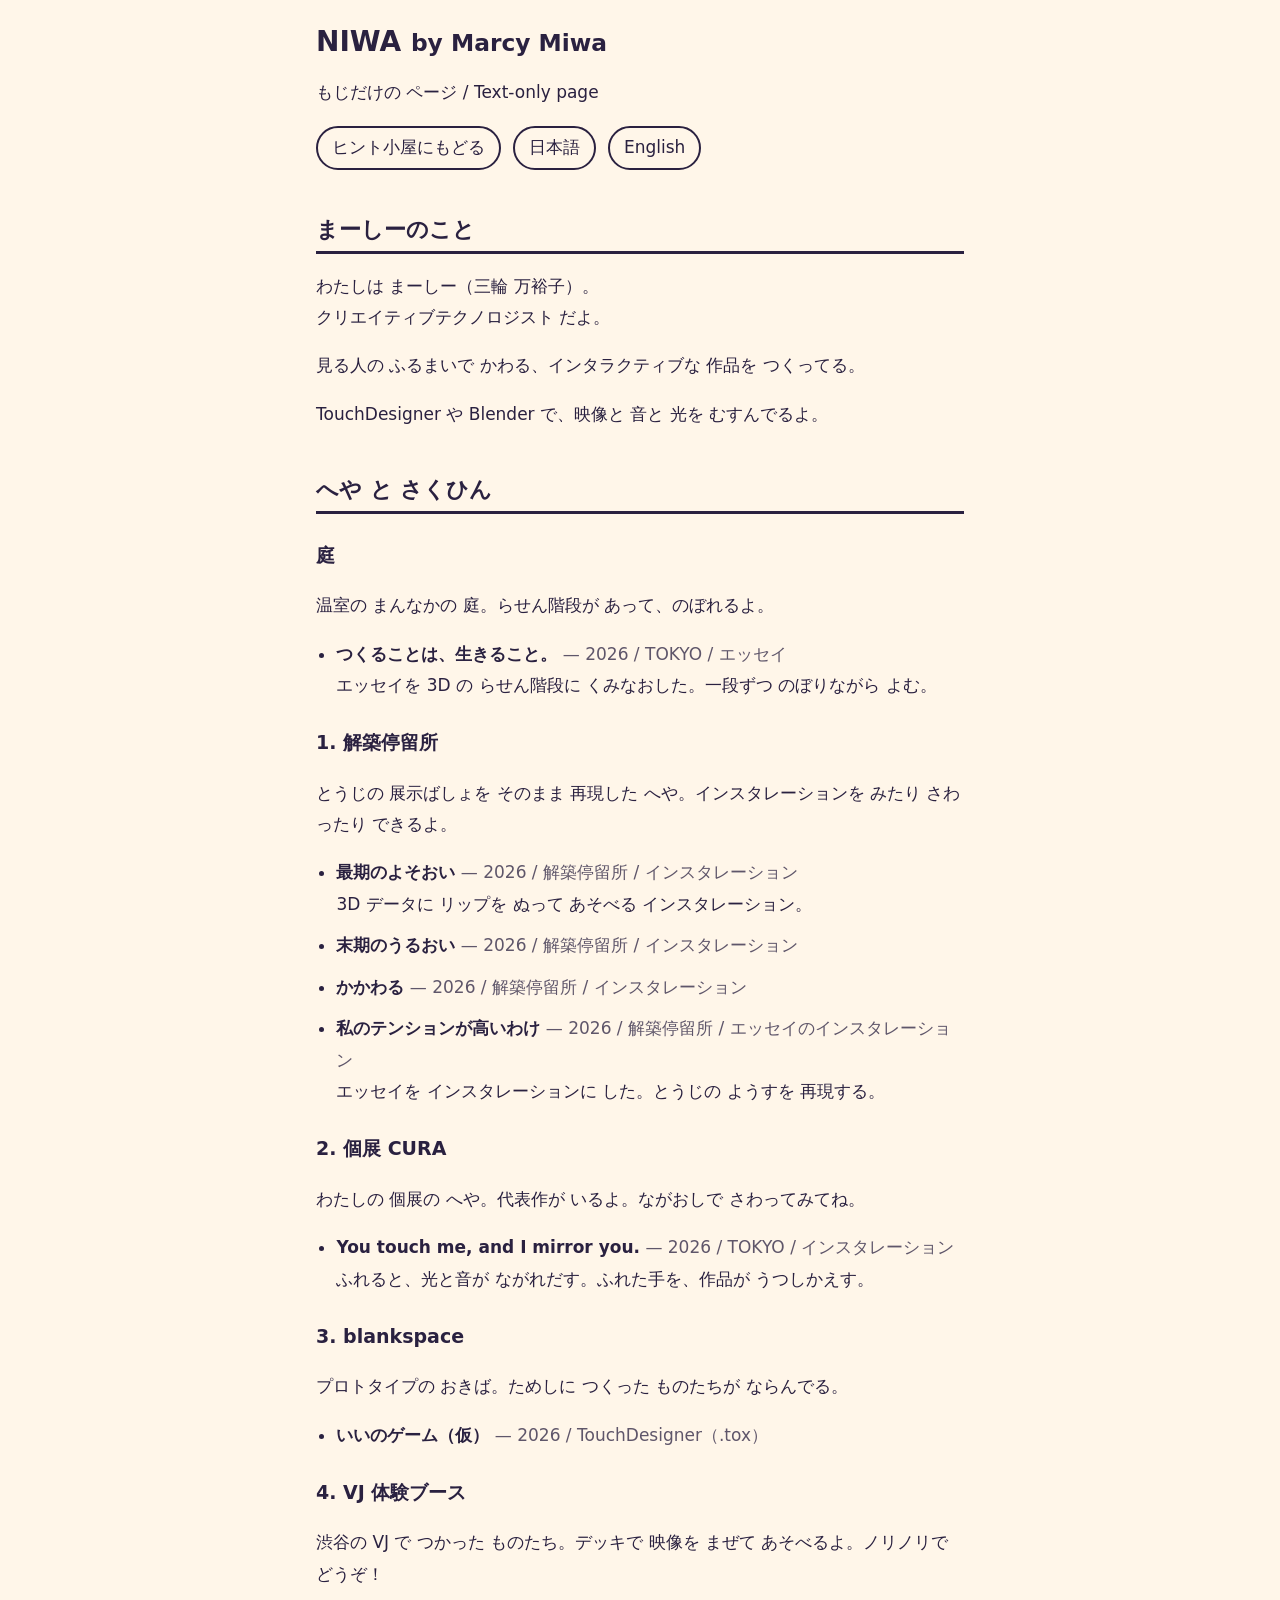
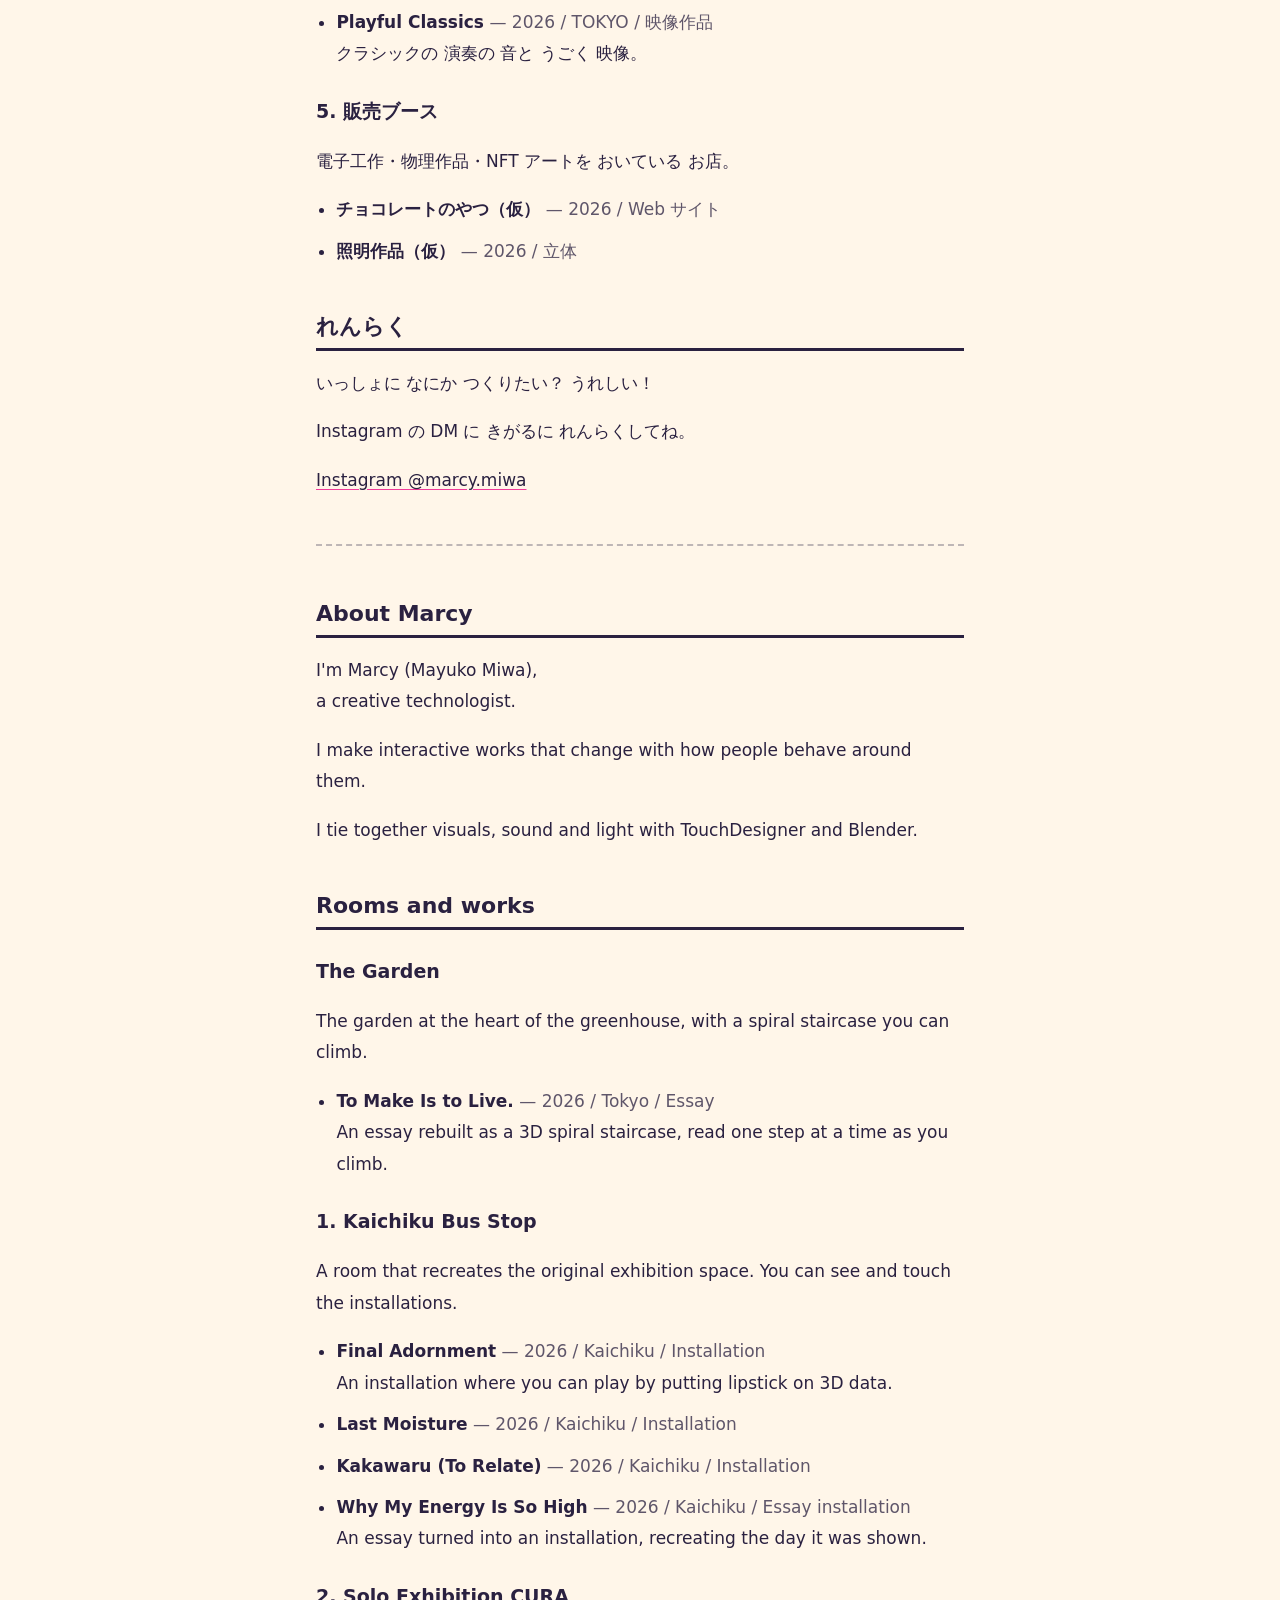
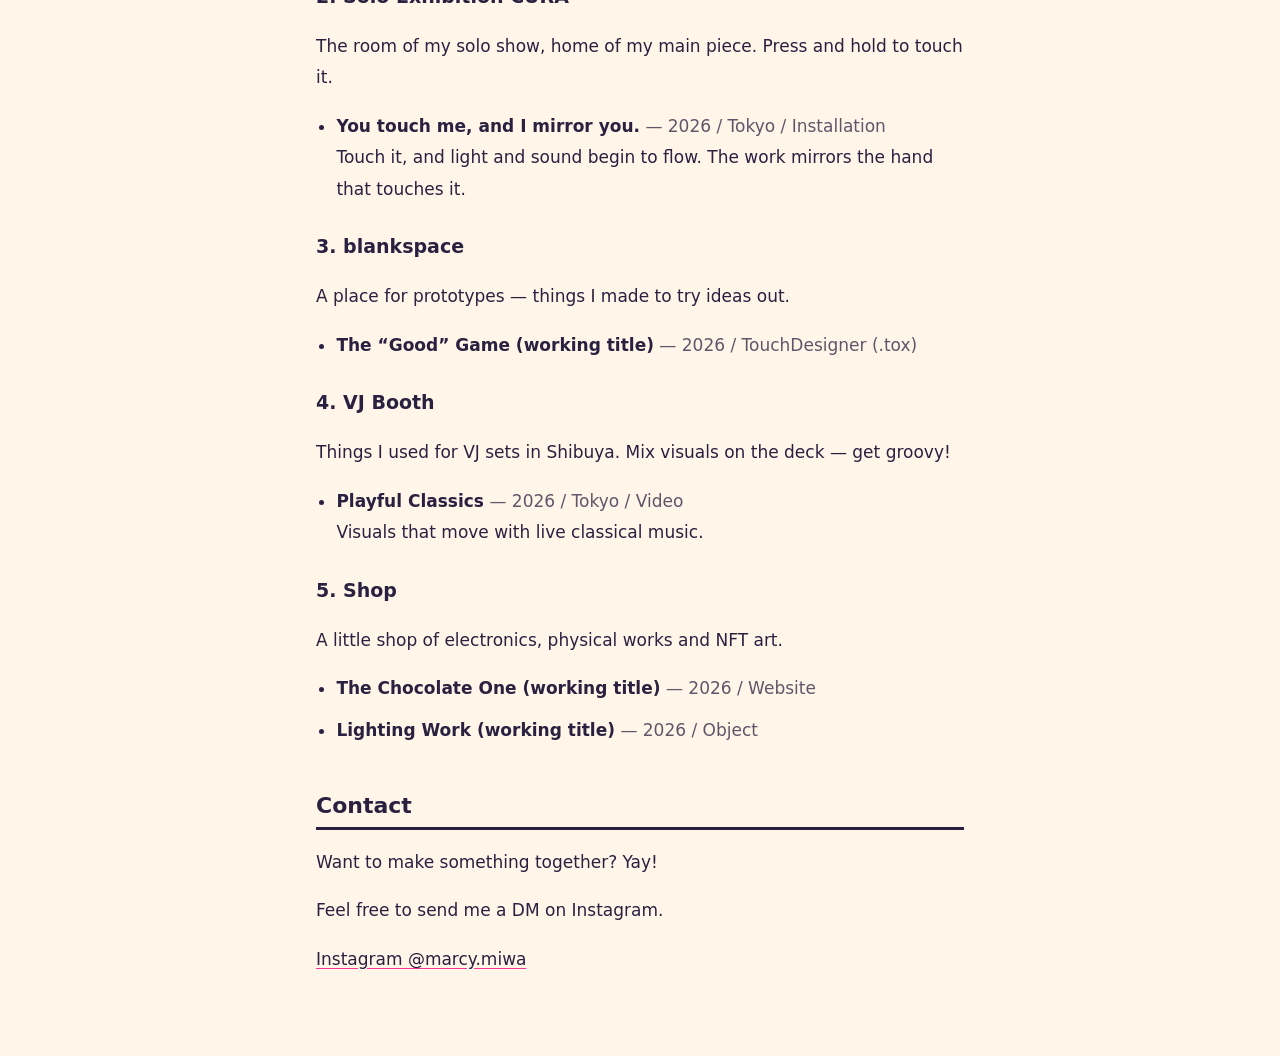
==== list.html @ 36a874c6 "スマホ版 NIWA: ヒント小屋の中身（マーシーの窓）を追加 PC版の温室の まんなかにある ヒント小屋を、スマホ1画面に したもの。 - 上: 温室の格子ドーム・5まいの とびら・小屋・3頭身のまー" ====
<!doctype html>
<html lang="ja">
<head>
<meta charset="utf-8">
<meta name="viewport" content="width=device-width, initial-scale=1">
<title>NIWA by Marcy Miwa — もじだけの ページ / Text only</title>
<meta name="description" content="NIWA（塔の中の温室）の さくひんを もじだけで まとめた ページ。">
<link rel="icon" href="assets/img/favicon.svg" type="image/svg+xml">
<style>
:root { --ink:#2a2140; --paper:#fff6e9; --pink:#f23a9a; }
* { box-sizing: border-box; }
body { margin:0; background:var(--paper); color:var(--ink); font: 17px/1.85 "Hiragino Maru Gothic ProN","Hiragino Sans","Yu Gothic","Noto Sans JP",system-ui,sans-serif; }
main { max-width: 680px; margin: 0 auto; padding: 24px 16px 64px; }
h1 { font-size: 28px; line-height:1.3; margin: 0 0 4px; }
h2 { font-size: 22px; margin: 40px 0 8px; border-bottom: 3px solid var(--ink); }
h3 { font-size: 19px; margin: 24px 0 4px; }
a { color: var(--ink); text-decoration-color: var(--pink); text-underline-offset: 3px; }
a:focus-visible { outline: 3px solid var(--pink); outline-offset: 2px; }
ul { padding-left: 1.2em; }
li { margin: 0 0 10px; }
.m { opacity:.75; }
nav { display:flex; flex-wrap:wrap; gap:12px; margin: 12px 0 0; }
nav a { display:inline-flex; align-items:center; min-height:44px; padding:0 14px; border:2px solid var(--ink); border-radius:999px; text-decoration:none; }
hr { border:0; border-top: 2px dashed rgba(42,33,64,.3); margin: 48px 0; }
</style>
</head>
<body>
<main>
<h1>NIWA <small>by Marcy Miwa</small></h1>
<p>もじだけの ページ / Text-only page</p>
<nav aria-label="ページ内リンク"><a href="index.html">ヒント小屋にもどる</a><a href="#ja">日本語</a><a href="#en">English</a></nav>
<article lang="ja" id="ja">
<h2>まーしーのこと</h2>
<p>わたしは まーしー（三輪 万裕子）。<br>クリエイティブテクノロジスト だよ。</p>
<p>見る人の ふるまいで かわる、インタラクティブな 作品を つくってる。</p>
<p>TouchDesigner や Blender で、映像と 音と 光を むすんでるよ。</p>
<h2>へや と さくひん</h2>
<section class="room"><h3>庭</h3><p>温室の まんなかの 庭。らせん階段が あって、のぼれるよ。</p>
<ul><li><strong>つくることは、生きること。</strong> <span class="m">— 2026 / TOKYO / エッセイ</span><br>エッセイを 3D の らせん階段に くみなおした。一段ずつ のぼりながら よむ。</li></ul></section>
<section class="room"><h3>1. 解築停留所</h3><p>とうじの 展示ばしょを そのまま 再現した へや。インスタレーションを みたり さわったり できるよ。</p>
<ul><li><strong>最期のよそおい</strong> <span class="m">— 2026 / 解築停留所 / インスタレーション</span><br>3D データに リップを ぬって あそべる インスタレーション。</li>
<li><strong>末期のうるおい</strong> <span class="m">— 2026 / 解築停留所 / インスタレーション</span></li>
<li><strong>かかわる</strong> <span class="m">— 2026 / 解築停留所 / インスタレーション</span></li>
<li><strong>私のテンションが高いわけ</strong> <span class="m">— 2026 / 解築停留所 / エッセイのインスタレーション</span><br>エッセイを インスタレーションに した。とうじの ようすを 再現する。</li></ul></section>
<section class="room"><h3>2. 個展 CURA</h3><p>わたしの 個展の へや。代表作が いるよ。ながおしで さわってみてね。</p>
<ul><li><strong>You touch me, and I mirror you.</strong> <span class="m">— 2026 / TOKYO / インスタレーション</span><br>ふれると、光と音が ながれだす。ふれた手を、作品が うつしかえす。</li></ul></section>
<section class="room"><h3>3. blankspace</h3><p>プロトタイプの おきば。ためしに つくった ものたちが ならんでる。</p>
<ul><li><strong>いいのゲーム（仮）</strong> <span class="m">— 2026 / TouchDesigner（.tox）</span></li></ul></section>
<section class="room"><h3>4. VJ 体験ブース</h3><p>渋谷の VJ で つかった ものたち。デッキで 映像を まぜて あそべるよ。ノリノリで どうぞ！</p>
<ul><li><strong>Playful Classics</strong> <span class="m">— 2026 / TOKYO / 映像作品</span><br>クラシックの 演奏の 音と うごく 映像。</li></ul></section>
<section class="room"><h3>5. 販売ブース</h3><p>電子工作・物理作品・NFT アートを おいている お店。</p>
<ul><li><strong>チョコレートのやつ（仮）</strong> <span class="m">— 2026 / Web サイト</span></li>
<li><strong>照明作品（仮）</strong> <span class="m">— 2026 / 立体</span></li></ul></section>
<h2>れんらく</h2>
<p>いっしょに なにか つくりたい？ うれしい！</p>
<p>Instagram の DM に きがるに れんらくしてね。</p>
<p><a href="https://www.instagram.com/marcy.miwa/">Instagram @marcy.miwa</a></p>
</article>
<hr>
<article lang="en" id="en">
<h2>About Marcy</h2>
<p>I&#39;m Marcy (Mayuko Miwa),<br>a creative technologist.</p>
<p>I make interactive works that change with how people behave around them.</p>
<p>I tie together visuals, sound and light with TouchDesigner and Blender.</p>
<h2>Rooms and works</h2>
<section class="room"><h3>The Garden</h3><p>The garden at the heart of the greenhouse, with a spiral staircase you can climb.</p>
<ul><li><strong>To Make Is to Live.</strong> <span class="m">— 2026 / Tokyo / Essay</span><br>An essay rebuilt as a 3D spiral staircase, read one step at a time as you climb.</li></ul></section>
<section class="room"><h3>1. Kaichiku Bus Stop</h3><p>A room that recreates the original exhibition space. You can see and touch the installations.</p>
<ul><li><strong>Final Adornment</strong> <span class="m">— 2026 / Kaichiku / Installation</span><br>An installation where you can play by putting lipstick on 3D data.</li>
<li><strong>Last Moisture</strong> <span class="m">— 2026 / Kaichiku / Installation</span></li>
<li><strong>Kakawaru (To Relate)</strong> <span class="m">— 2026 / Kaichiku / Installation</span></li>
<li><strong>Why My Energy Is So High</strong> <span class="m">— 2026 / Kaichiku / Essay installation</span><br>An essay turned into an installation, recreating the day it was shown.</li></ul></section>
<section class="room"><h3>2. Solo Exhibition CURA</h3><p>The room of my solo show, home of my main piece. Press and hold to touch it.</p>
<ul><li><strong>You touch me, and I mirror you.</strong> <span class="m">— 2026 / Tokyo / Installation</span><br>Touch it, and light and sound begin to flow. The work mirrors the hand that touches it.</li></ul></section>
<section class="room"><h3>3. blankspace</h3><p>A place for prototypes — things I made to try ideas out.</p>
<ul><li><strong>The “Good” Game (working title)</strong> <span class="m">— 2026 / TouchDesigner (.tox)</span></li></ul></section>
<section class="room"><h3>4. VJ Booth</h3><p>Things I used for VJ sets in Shibuya. Mix visuals on the deck — get groovy!</p>
<ul><li><strong>Playful Classics</strong> <span class="m">— 2026 / Tokyo / Video</span><br>Visuals that move with live classical music.</li></ul></section>
<section class="room"><h3>5. Shop</h3><p>A little shop of electronics, physical works and NFT art.</p>
<ul><li><strong>The Chocolate One (working title)</strong> <span class="m">— 2026 / Website</span></li>
<li><strong>Lighting Work (working title)</strong> <span class="m">— 2026 / Object</span></li></ul></section>
<h2>Contact</h2>
<p>Want to make something together? Yay!</p>
<p>Feel free to send me a DM on Instagram.</p>
<p><a href="https://www.instagram.com/marcy.miwa/">Instagram @marcy.miwa</a></p>
</article>
</main>
</body>
</html>
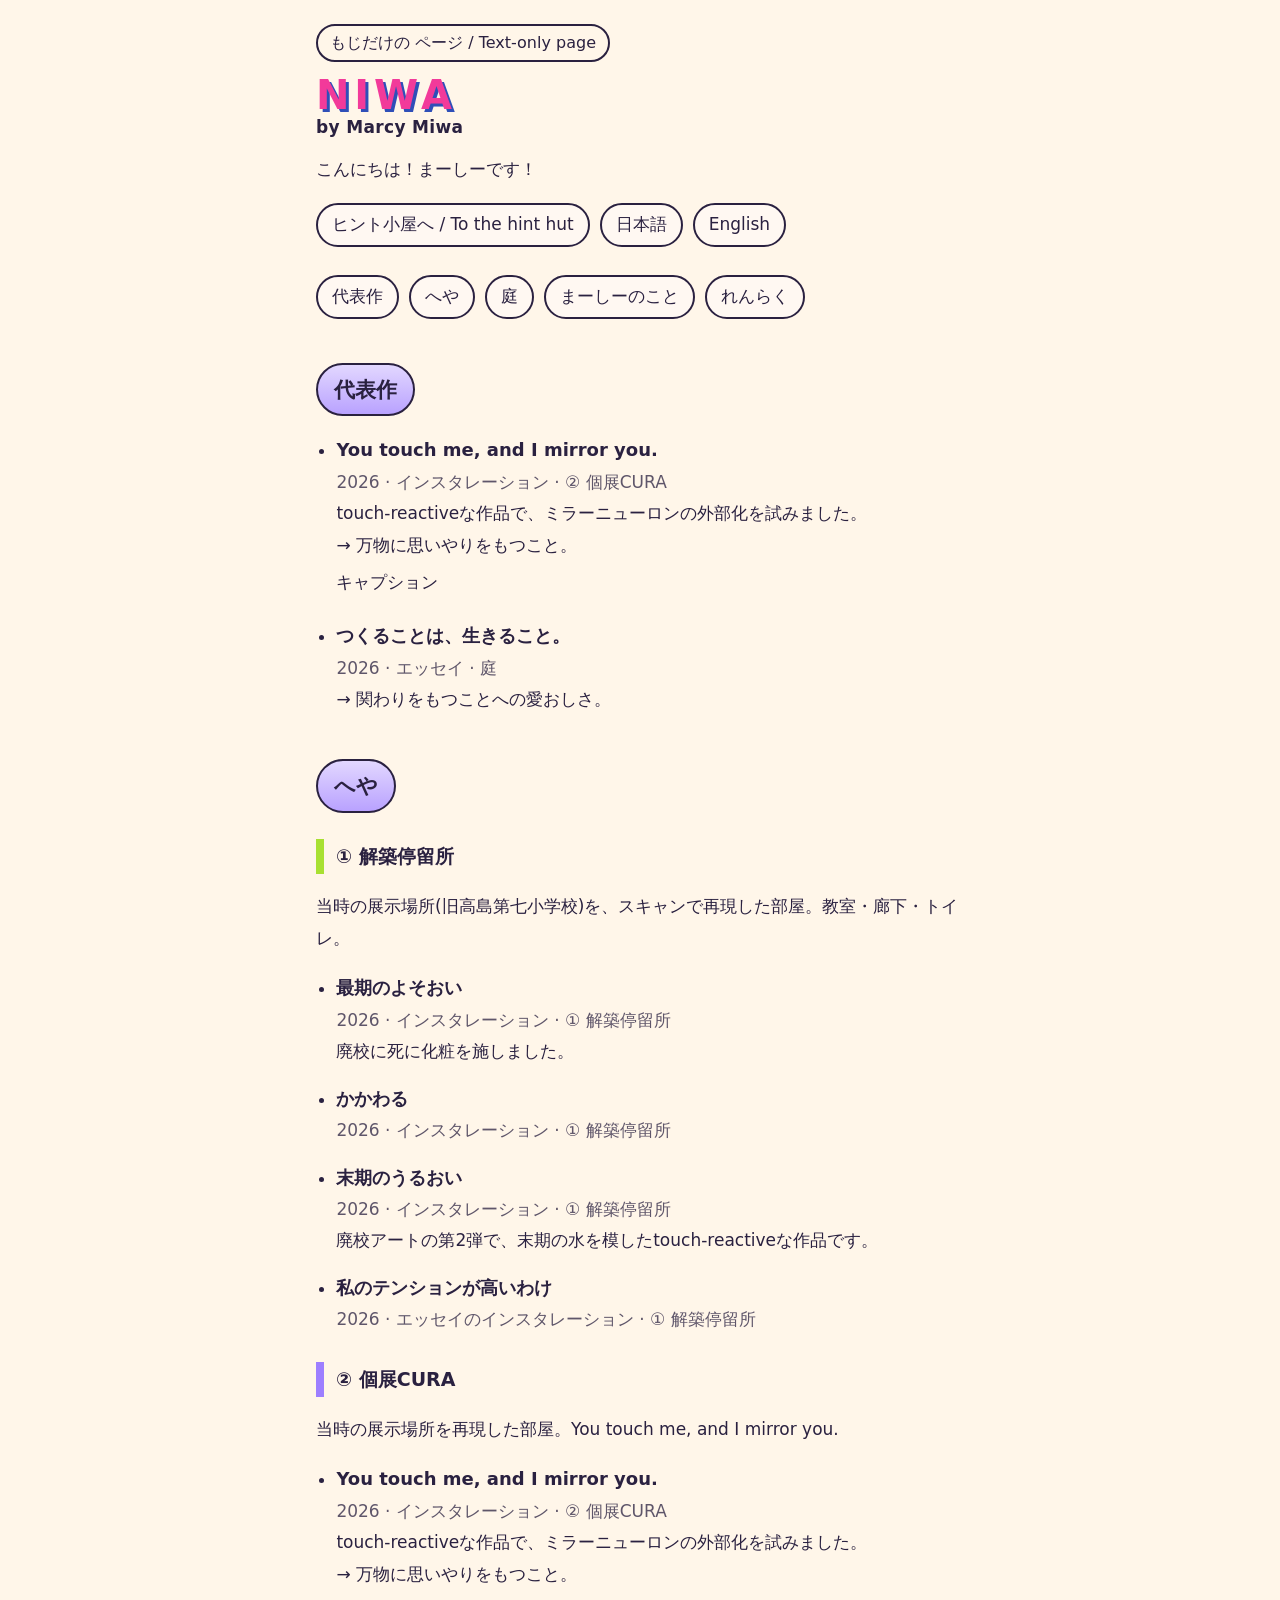
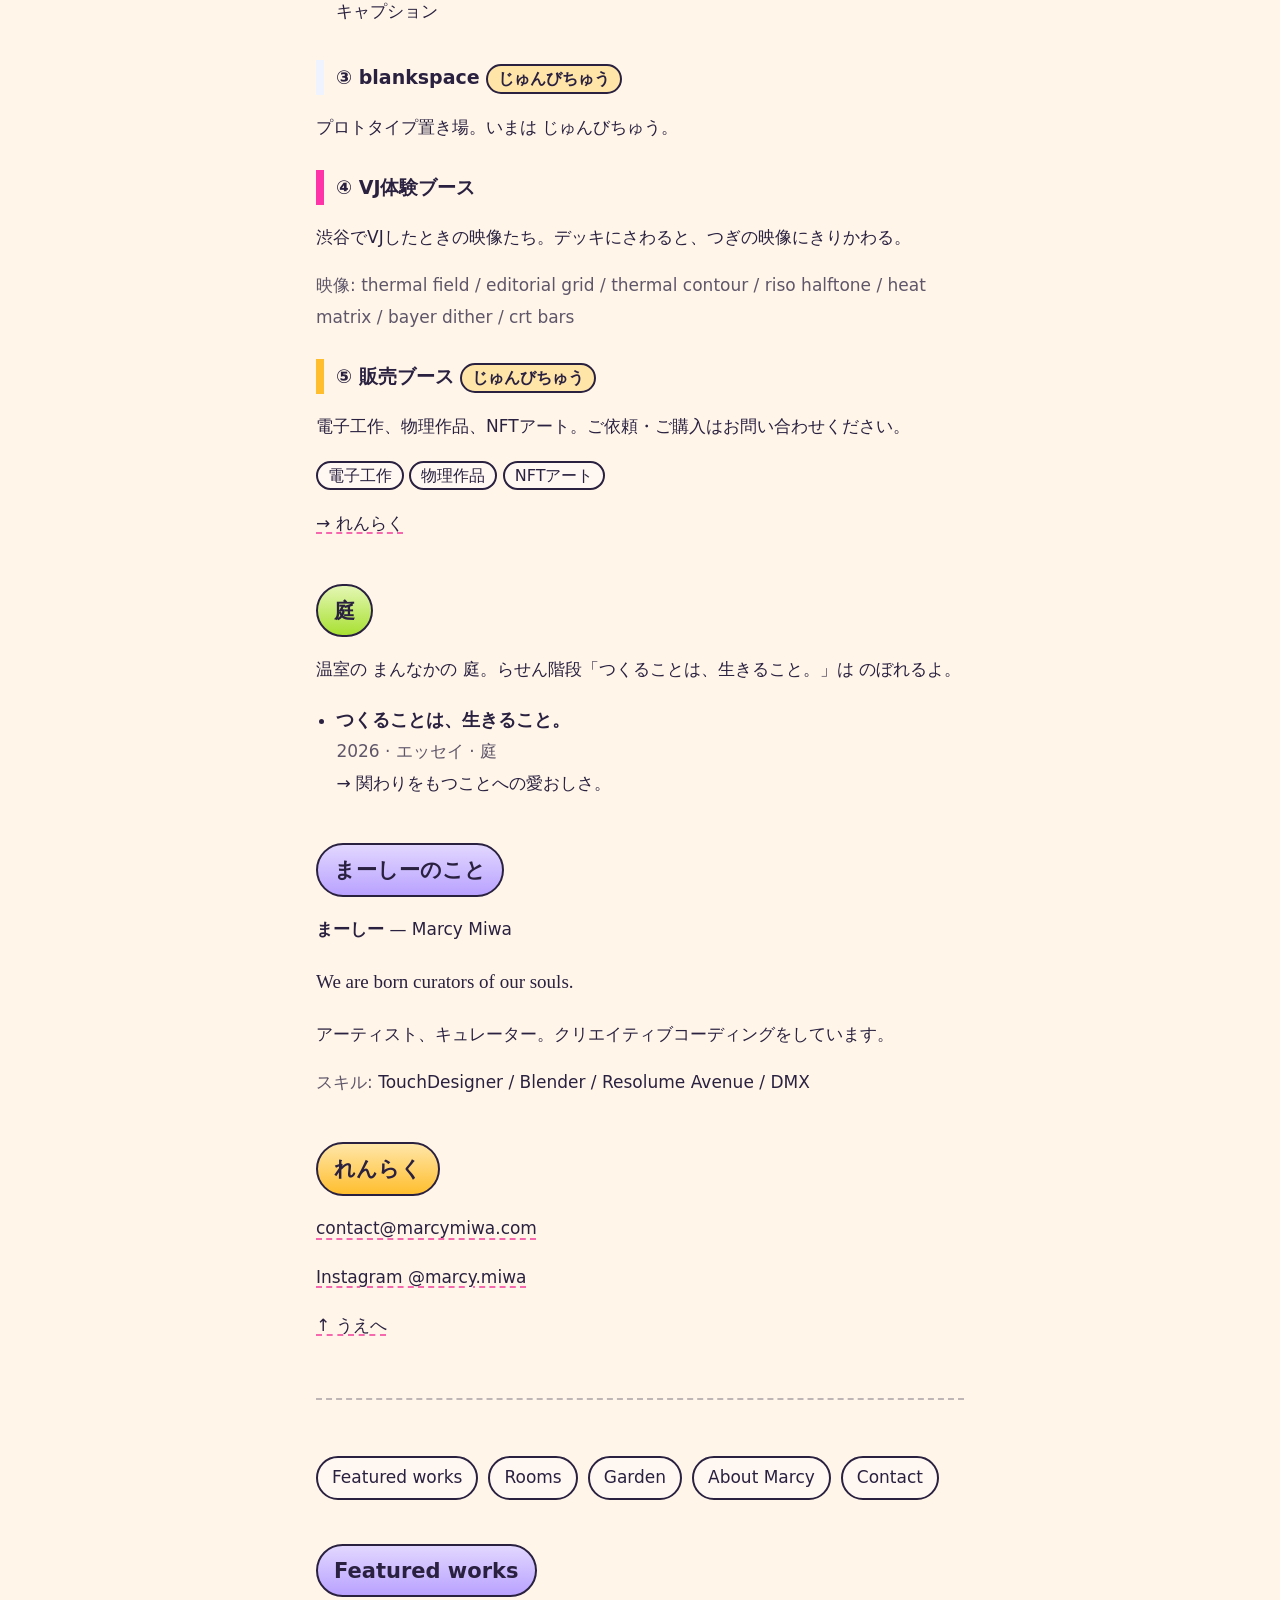
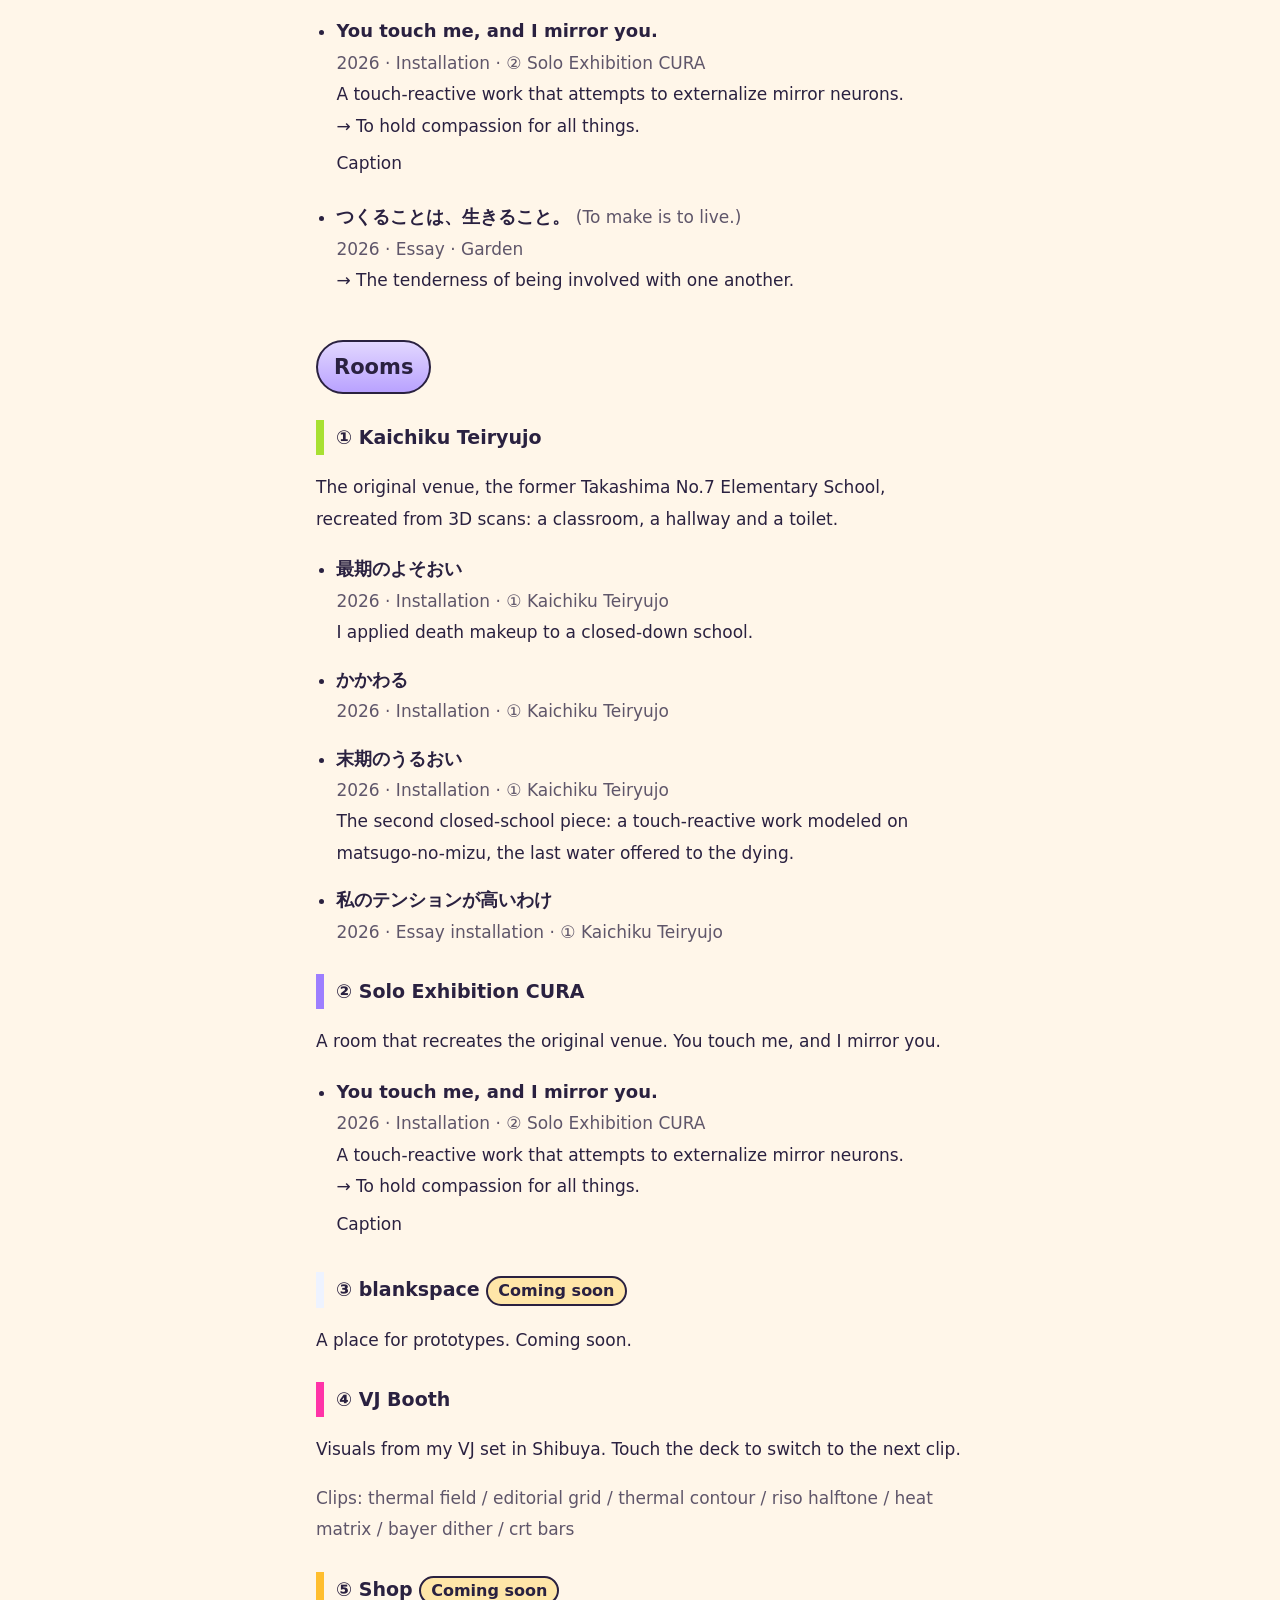
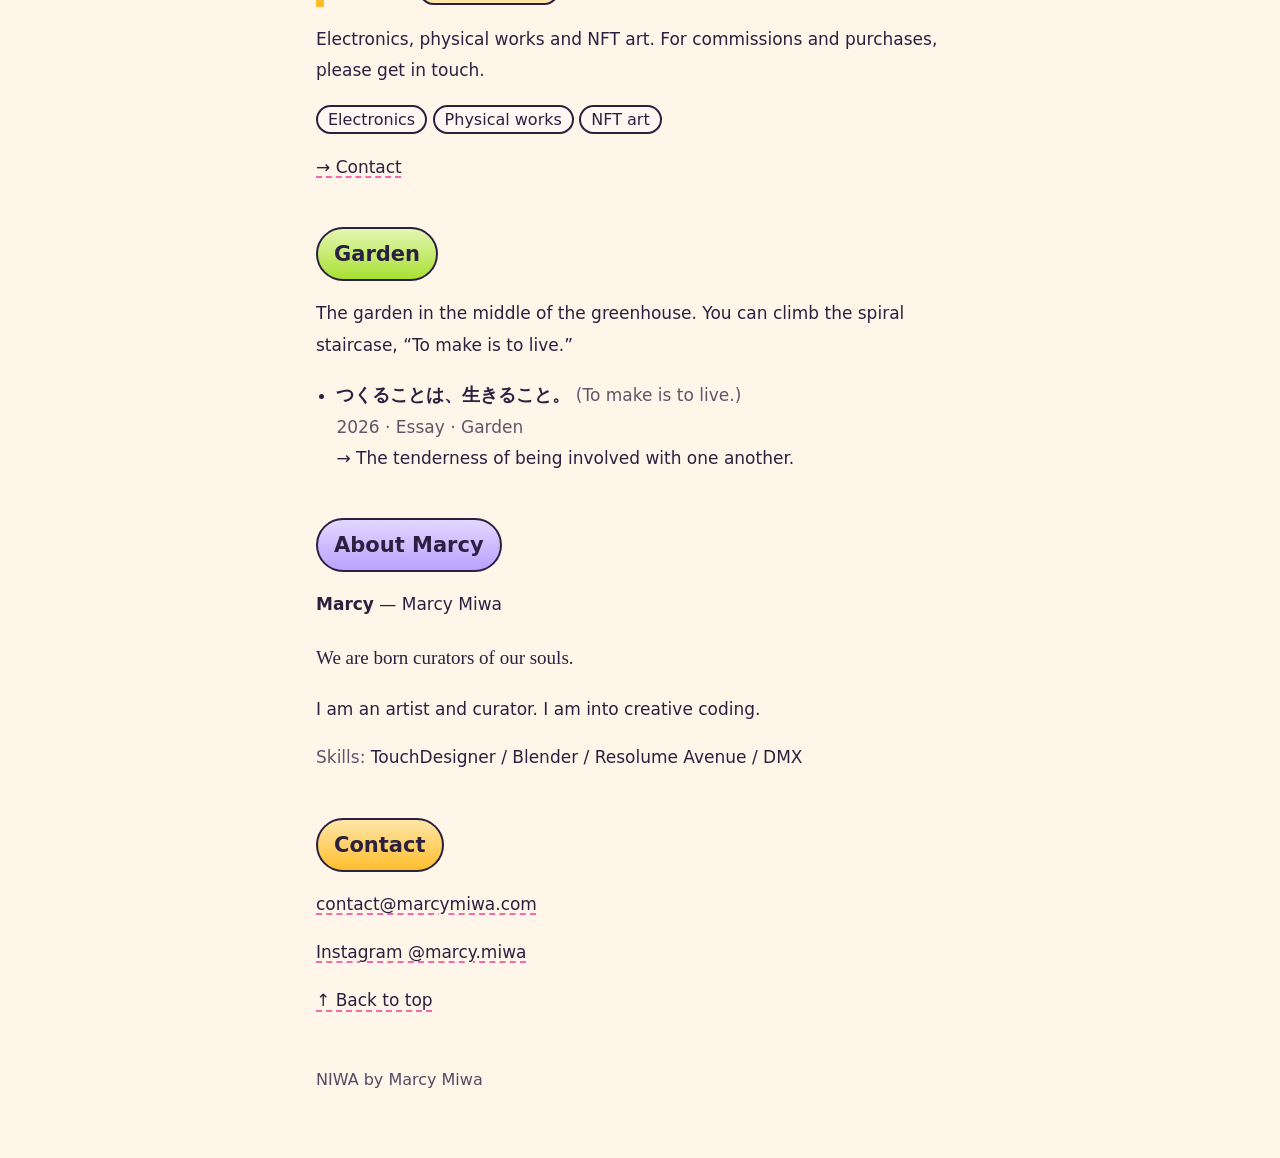
==== commit dbf86ce4: "マーシーの窓を PC版の会話・作品データと同じにする - ことばを PC版（塔の中の温室）の原文に: やっほー！/ まーしーだよ。ここは わたしの 庭。   ひとこと 7 つ、コマンド（あそびかた・へ" ====
--- a/list.html
+++ b/list.html
@@ -3,87 +3,145 @@
 <head>
 <meta charset="utf-8">
 <meta name="viewport" content="width=device-width, initial-scale=1">
-<title>NIWA by Marcy Miwa — もじだけの ページ / Text only</title>
-<meta name="description" content="NIWA（塔の中の温室）の さくひんを もじだけで まとめた ページ。">
+<title>NIWA by Marcy Miwa — もじだけのページ / Text-only page</title>
+<meta name="description" content="こんにちは！まーしーです！ 作品の一覧(文字だけの版)。">
+<meta property="og:title" content="NIWA by Marcy Miwa">
+<meta property="og:description" content="こんにちは！まーしーです！">
 <link rel="icon" href="assets/img/favicon.svg" type="image/svg+xml">
 <style>
-:root { --ink:#2a2140; --paper:#fff6e9; --pink:#f23a9a; }
+:root { --ink:#2a2140; --paper:#fff6e9; --pink:#f23a9a; --blue:#2f4fb8; --lilac:#9d7eff; --lime:#a8e032; --sun:#ffbe2e; }
 * { box-sizing: border-box; }
 body { margin:0; background:var(--paper); color:var(--ink); font: 17px/1.85 "Hiragino Maru Gothic ProN","Hiragino Sans","Yu Gothic","Noto Sans JP",system-ui,sans-serif; }
 main { max-width: 680px; margin: 0 auto; padding: 24px 16px 64px; }
-h1 { font-size: 28px; line-height:1.3; margin: 0 0 4px; }
-h2 { font-size: 22px; margin: 40px 0 8px; border-bottom: 3px solid var(--ink); }
-h3 { font-size: 19px; margin: 24px 0 4px; }
-a { color: var(--ink); text-decoration-color: var(--pink); text-underline-offset: 3px; }
-a:focus-visible { outline: 3px solid var(--pink); outline-offset: 2px; }
+.kind { display:inline-block; margin:0 0 10px; padding:2px 12px; border:2px solid var(--ink); border-radius:999px; font-size:16px; }
+h1 { font-size: 40px; line-height:1.15; margin: 0 0 4px; color: var(--pink); text-shadow: 3px 3px 0 var(--blue); letter-spacing:.12em; }
+h1 small { display:block; font-size:17px; color: var(--ink); text-shadow:none; letter-spacing:.02em; }
+h2 { font-size: 21px; margin: 44px 0 10px; padding: 6px 16px 5px; width: fit-content; border: 2px solid var(--ink); border-radius: 999px; background: linear-gradient(180deg,#e2d7ff,#b9a2ff); }
+h2.garden { background: linear-gradient(180deg,#e4f7b4,var(--lime)); }
+h2.contact { background: linear-gradient(180deg,#ffe6a8,var(--sun)); }
+h3 { font-size: 19px; margin: 26px 0 4px; padding-left: 12px; border-left: 8px solid var(--c, var(--lilac)); }
+a { color: var(--ink); text-decoration: underline dashed var(--pink); text-underline-offset: 4px; }
+a:focus-visible, summary:focus-visible { outline: 3px dashed var(--pink); outline-offset: 3px; }
 ul { padding-left: 1.2em; }
-li { margin: 0 0 10px; }
+li { margin: 0 0 14px; }
+.wt { font-size: 18px; }
 .m { opacity:.75; }
-nav { display:flex; flex-wrap:wrap; gap:12px; margin: 12px 0 0; }
-nav a { display:inline-flex; align-items:center; min-height:44px; padding:0 14px; border:2px solid var(--ink); border-radius:999px; text-decoration:none; }
-hr { border:0; border-top: 2px dashed rgba(42,33,64,.3); margin: 48px 0; }
+.badge, .pill { display:inline-block; padding: 0 10px; border:2px solid var(--ink); border-radius:999px; font-size:16px; line-height:1.6; background:#ffe6a8; }
+.pill { background:#fff8f2; }
+.motto { font-family: "Hiragino Mincho ProN","Yu Mincho",serif; font-size: 19px; }
+.deep { font-family: "Hiragino Mincho ProN","Yu Mincho",serif; line-height: 2.05; }
+details summary { cursor: pointer; min-height: 44px; display:flex; align-items:center; }
+nav { display:flex; flex-wrap:wrap; gap:10px; margin: 12px 0 0; }
+nav a { display:inline-flex; align-items:center; min-height:44px; padding:0 14px; border:2px solid var(--ink); border-radius:999px; text-decoration:none; background:#fff8f2; }
+.toc { margin-top: 28px; }
+hr { border:0; border-top: 2px dashed rgba(42,33,64,.3); margin: 56px 0; }
+footer { margin-top: 48px; font-size:16px; opacity:.8; }
 </style>
 </head>
 <body>
-<main>
+<main id="top">
+<p class="kind">もじだけの ページ / Text-only page</p>
 <h1>NIWA <small>by Marcy Miwa</small></h1>
-<p>もじだけの ページ / Text-only page</p>
-<nav aria-label="ページ内リンク"><a href="index.html">ヒント小屋にもどる</a><a href="#ja">日本語</a><a href="#en">English</a></nav>
+<p>こんにちは！まーしーです！</p>
+<nav aria-label="Language / ヒント小屋"><a href="index.html">ヒント小屋へ / To the hint hut</a><a href="#ja" lang="ja">日本語</a><a href="#en" lang="en">English</a></nav>
 <article lang="ja" id="ja">
-<h2>まーしーのこと</h2>
-<p>わたしは まーしー（三輪 万裕子）。<br>クリエイティブテクノロジスト だよ。</p>
-<p>見る人の ふるまいで かわる、インタラクティブな 作品を つくってる。</p>
-<p>TouchDesigner や Blender で、映像と 音と 光を むすんでるよ。</p>
-<h2>へや と さくひん</h2>
-<section class="room"><h3>庭</h3><p>温室の まんなかの 庭。らせん階段が あって、のぼれるよ。</p>
-<ul><li><strong>つくることは、生きること。</strong> <span class="m">— 2026 / TOKYO / エッセイ</span><br>エッセイを 3D の らせん階段に くみなおした。一段ずつ のぼりながら よむ。</li></ul></section>
-<section class="room"><h3>1. 解築停留所</h3><p>とうじの 展示ばしょを そのまま 再現した へや。インスタレーションを みたり さわったり できるよ。</p>
-<ul><li><strong>最期のよそおい</strong> <span class="m">— 2026 / 解築停留所 / インスタレーション</span><br>3D データに リップを ぬって あそべる インスタレーション。</li>
-<li><strong>末期のうるおい</strong> <span class="m">— 2026 / 解築停留所 / インスタレーション</span></li>
-<li><strong>かかわる</strong> <span class="m">— 2026 / 解築停留所 / インスタレーション</span></li>
-<li><strong>私のテンションが高いわけ</strong> <span class="m">— 2026 / 解築停留所 / エッセイのインスタレーション</span><br>エッセイを インスタレーションに した。とうじの ようすを 再現する。</li></ul></section>
-<section class="room"><h3>2. 個展 CURA</h3><p>わたしの 個展の へや。代表作が いるよ。ながおしで さわってみてね。</p>
-<ul><li><strong>You touch me, and I mirror you.</strong> <span class="m">— 2026 / TOKYO / インスタレーション</span><br>ふれると、光と音が ながれだす。ふれた手を、作品が うつしかえす。</li></ul></section>
-<section class="room"><h3>3. blankspace</h3><p>プロトタイプの おきば。ためしに つくった ものたちが ならんでる。</p>
-<ul><li><strong>いいのゲーム（仮）</strong> <span class="m">— 2026 / TouchDesigner（.tox）</span></li></ul></section>
-<section class="room"><h3>4. VJ 体験ブース</h3><p>渋谷の VJ で つかった ものたち。デッキで 映像を まぜて あそべるよ。ノリノリで どうぞ！</p>
-<ul><li><strong>Playful Classics</strong> <span class="m">— 2026 / TOKYO / 映像作品</span><br>クラシックの 演奏の 音と うごく 映像。</li></ul></section>
-<section class="room"><h3>5. 販売ブース</h3><p>電子工作・物理作品・NFT アートを おいている お店。</p>
-<ul><li><strong>チョコレートのやつ（仮）</strong> <span class="m">— 2026 / Web サイト</span></li>
-<li><strong>照明作品（仮）</strong> <span class="m">— 2026 / 立体</span></li></ul></section>
-<h2>れんらく</h2>
-<p>いっしょに なにか つくりたい？ うれしい！</p>
-<p>Instagram の DM に きがるに れんらくしてね。</p>
-<p><a href="https://www.instagram.com/marcy.miwa/">Instagram @marcy.miwa</a></p>
+<nav class="toc" aria-label="もくじ"><a href="#ja-featured">代表作</a><a href="#ja-rooms">へや</a><a href="#ja-garden">庭</a><a href="#ja-about">まーしーのこと</a><a href="#ja-contact">れんらく</a></nav>
+<h2 id="ja-featured">代表作</h2>
+<ul><li><strong class="wt">You touch me, and I mirror you.</strong><br><span class="m">2026 · インスタレーション · ② 個展CURA</span><br>touch-reactiveな作品で、ミラーニューロンの外部化を試みました。<br>→ 万物に思いやりをもつこと。<details><summary>キャプション</summary><p class="deep">どうぞ、そっとお花に<br>あるいはだれかに触れてみてください。<br>触れると空間に光が広がります。<br>それはお花が喜んでいるように 見えるかもしれませんが、<br>あなた自身の心の中に生まれた 「よろこび」の形でもあります。<br>私たちには、他者の感情を鏡のように映し出す<br>不思議な働きがあります。<br>あなたが触れて生まれた優しい光は<br>それを見た誰かの心にも反射し<br>あたたかな癒しを届けます。<br>誰かを大切に思うことはあなたをCURAすること<br>あなたを大切に思うことは誰かをCURAすること<br>私とあなた、ヒトとモノ。<br>触れ合うことで境界線は静かに溶け合い、<br>あなたの幸せが、いつの間にか誰かを癒していく。<br>ここから始まる、絶え間ない 「癒し」の循環に<br>どうかゆっくりと身をゆだねてみてください。</p></details></li>
+<li><strong class="wt">つくることは、生きること。</strong><br><span class="m">2026 · エッセイ · 庭</span><br>→ 関わりをもつことへの愛おしさ。</li></ul>
+<h2 id="ja-rooms">へや</h2>
+<section class="room" style="--c:#a8e032"><h3>① 解築停留所</h3>
+<p>当時の展示場所(旧高島第七小学校)を、スキャンで再現した部屋。教室・廊下・トイレ。</p>
+<ul><li><strong class="wt">最期のよそおい</strong><br><span class="m">2026 · インスタレーション · ① 解築停留所</span><br>廃校に死に化粧を施しました。</li>
+<li><strong class="wt">かかわる</strong><br><span class="m">2026 · インスタレーション · ① 解築停留所</span></li>
+<li><strong class="wt">末期のうるおい</strong><br><span class="m">2026 · インスタレーション · ① 解築停留所</span><br>廃校アートの第2弾で、末期の水を模したtouch-reactiveな作品です。</li>
+<li><strong class="wt">私のテンションが高いわけ</strong><br><span class="m">2026 · エッセイのインスタレーション · ① 解築停留所</span></li></ul>
+
+</section>
+<section class="room" style="--c:#9d7eff"><h3>② 個展CURA</h3>
+<p>当時の展示場所を再現した部屋。You touch me, and I mirror you.</p>
+<ul><li><strong class="wt">You touch me, and I mirror you.</strong><br><span class="m">2026 · インスタレーション · ② 個展CURA</span><br>touch-reactiveな作品で、ミラーニューロンの外部化を試みました。<br>→ 万物に思いやりをもつこと。<details><summary>キャプション</summary><p class="deep">どうぞ、そっとお花に<br>あるいはだれかに触れてみてください。<br>触れると空間に光が広がります。<br>それはお花が喜んでいるように 見えるかもしれませんが、<br>あなた自身の心の中に生まれた 「よろこび」の形でもあります。<br>私たちには、他者の感情を鏡のように映し出す<br>不思議な働きがあります。<br>あなたが触れて生まれた優しい光は<br>それを見た誰かの心にも反射し<br>あたたかな癒しを届けます。<br>誰かを大切に思うことはあなたをCURAすること<br>あなたを大切に思うことは誰かをCURAすること<br>私とあなた、ヒトとモノ。<br>触れ合うことで境界線は静かに溶け合い、<br>あなたの幸せが、いつの間にか誰かを癒していく。<br>ここから始まる、絶え間ない 「癒し」の循環に<br>どうかゆっくりと身をゆだねてみてください。</p></details></li></ul>
+
+</section>
+<section class="room" style="--c:#eef3ff"><h3>③ blankspace <span class="badge">じゅんびちゅう</span></h3>
+<p>プロトタイプ置き場。いまは じゅんびちゅう。</p>
+
+
+</section>
+<section class="room" style="--c:#ff33a8"><h3>④ VJ体験ブース</h3>
+<p>渋谷でVJしたときの映像たち。デッキにさわると、つぎの映像にきりかわる。</p>
+
+
+<p class="m">映像: thermal field / editorial grid / thermal contour / riso halftone / heat matrix / bayer dither / crt bars</p></section>
+<section class="room" style="--c:#ffbe2e"><h3>⑤ 販売ブース <span class="badge">じゅんびちゅう</span></h3>
+<p>電子工作、物理作品、NFTアート。ご依頼・ご購入はお問い合わせください。</p>
+
+<p><span class="pill">電子工作</span> <span class="pill">物理作品</span> <span class="pill">NFTアート</span></p><p><a href="#ja-contact">→ れんらく</a></p>
+</section>
+<h2 id="ja-garden" class="garden">庭</h2>
+<p>温室の まんなかの 庭。らせん階段「つくることは、生きること。」は のぼれるよ。</p>
+<ul><li><strong class="wt">つくることは、生きること。</strong><br><span class="m">2026 · エッセイ · 庭</span><br>→ 関わりをもつことへの愛おしさ。</li></ul>
+<h2 id="ja-about">まーしーのこと</h2>
+<p><strong>まーしー</strong> — Marcy Miwa</p>
+<p class="motto">We are born curators of our souls.</p>
+<p>アーティスト、キュレーター。クリエイティブコーディングをしています。</p>
+<p><span class="m">スキル:</span> TouchDesigner / Blender / Resolume Avenue / DMX</p>
+<h2 id="ja-contact" class="contact">れんらく</h2>
+<p><a href="mailto:contact@marcymiwa.com">contact@marcymiwa.com</a></p>
+<p><a href="https://www.instagram.com/marcy.miwa/" rel="noopener">Instagram @marcy.miwa</a></p>
+
+<p><a href="#top">↑ うえへ</a></p>
 </article>
 <hr>
 <article lang="en" id="en">
-<h2>About Marcy</h2>
-<p>I&#39;m Marcy (Mayuko Miwa),<br>a creative technologist.</p>
-<p>I make interactive works that change with how people behave around them.</p>
-<p>I tie together visuals, sound and light with TouchDesigner and Blender.</p>
-<h2>Rooms and works</h2>
-<section class="room"><h3>The Garden</h3><p>The garden at the heart of the greenhouse, with a spiral staircase you can climb.</p>
-<ul><li><strong>To Make Is to Live.</strong> <span class="m">— 2026 / Tokyo / Essay</span><br>An essay rebuilt as a 3D spiral staircase, read one step at a time as you climb.</li></ul></section>
-<section class="room"><h3>1. Kaichiku Bus Stop</h3><p>A room that recreates the original exhibition space. You can see and touch the installations.</p>
-<ul><li><strong>Final Adornment</strong> <span class="m">— 2026 / Kaichiku / Installation</span><br>An installation where you can play by putting lipstick on 3D data.</li>
-<li><strong>Last Moisture</strong> <span class="m">— 2026 / Kaichiku / Installation</span></li>
-<li><strong>Kakawaru (To Relate)</strong> <span class="m">— 2026 / Kaichiku / Installation</span></li>
-<li><strong>Why My Energy Is So High</strong> <span class="m">— 2026 / Kaichiku / Essay installation</span><br>An essay turned into an installation, recreating the day it was shown.</li></ul></section>
-<section class="room"><h3>2. Solo Exhibition CURA</h3><p>The room of my solo show, home of my main piece. Press and hold to touch it.</p>
-<ul><li><strong>You touch me, and I mirror you.</strong> <span class="m">— 2026 / Tokyo / Installation</span><br>Touch it, and light and sound begin to flow. The work mirrors the hand that touches it.</li></ul></section>
-<section class="room"><h3>3. blankspace</h3><p>A place for prototypes — things I made to try ideas out.</p>
-<ul><li><strong>The “Good” Game (working title)</strong> <span class="m">— 2026 / TouchDesigner (.tox)</span></li></ul></section>
-<section class="room"><h3>4. VJ Booth</h3><p>Things I used for VJ sets in Shibuya. Mix visuals on the deck — get groovy!</p>
-<ul><li><strong>Playful Classics</strong> <span class="m">— 2026 / Tokyo / Video</span><br>Visuals that move with live classical music.</li></ul></section>
-<section class="room"><h3>5. Shop</h3><p>A little shop of electronics, physical works and NFT art.</p>
-<ul><li><strong>The Chocolate One (working title)</strong> <span class="m">— 2026 / Website</span></li>
-<li><strong>Lighting Work (working title)</strong> <span class="m">— 2026 / Object</span></li></ul></section>
-<h2>Contact</h2>
-<p>Want to make something together? Yay!</p>
-<p>Feel free to send me a DM on Instagram.</p>
-<p><a href="https://www.instagram.com/marcy.miwa/">Instagram @marcy.miwa</a></p>
+<nav class="toc" aria-label="Contents"><a href="#en-featured">Featured works</a><a href="#en-rooms">Rooms</a><a href="#en-garden">Garden</a><a href="#en-about">About Marcy</a><a href="#en-contact">Contact</a></nav>
+<h2 id="en-featured">Featured works</h2>
+<ul><li><strong class="wt">You touch me, and I mirror you.</strong><br><span class="m">2026 · Installation · ② Solo Exhibition CURA</span><br>A touch-reactive work that attempts to externalize mirror neurons.<br>→ To hold compassion for all things.<details><summary>Caption</summary><p class="deep">Please, gently touch the flowers,<br>or perhaps someone beside you.<br>As you touch, light spreads across the space.<br>It may seem as though the flowers are rejoicing, but it is also the shape of the “joy”<br>born within your own heart.<br>We possess a wondrous ability<br>to reflect the emotions of others like a mirror.<br>The gentle light born from your touch will reflect in the hearts of those who see it, delivering a warm sense of healing.<br>To cherish someone is to CURA yourself.<br>To cherish yourself is to CURA someone else.<br>You and I, people and things.<br>Through touch, our boundaries quietly melt away, and your happiness, before you know it, heals another.<br>Please, slowly surrender yourself to this endless cycle of healing that begins right here.</p></details></li>
+<li><strong class="wt">つくることは、生きること。</strong> <span class="m">(To make is to live.)</span><br><span class="m">2026 · Essay · Garden</span><br>→ The tenderness of being involved with one another.</li></ul>
+<h2 id="en-rooms">Rooms</h2>
+<section class="room" style="--c:#a8e032"><h3>① Kaichiku Teiryujo</h3>
+<p>The original venue, the former Takashima No.7 Elementary School, recreated from 3D scans: a classroom, a hallway and a toilet.</p>
+<ul><li><strong class="wt">最期のよそおい</strong><br><span class="m">2026 · Installation · ① Kaichiku Teiryujo</span><br>I applied death makeup to a closed-down school.</li>
+<li><strong class="wt">かかわる</strong><br><span class="m">2026 · Installation · ① Kaichiku Teiryujo</span></li>
+<li><strong class="wt">末期のうるおい</strong><br><span class="m">2026 · Installation · ① Kaichiku Teiryujo</span><br>The second closed-school piece: a touch-reactive work modeled on matsugo-no-mizu, the last water offered to the dying.</li>
+<li><strong class="wt">私のテンションが高いわけ</strong><br><span class="m">2026 · Essay installation · ① Kaichiku Teiryujo</span></li></ul>
+
+</section>
+<section class="room" style="--c:#9d7eff"><h3>② Solo Exhibition CURA</h3>
+<p>A room that recreates the original venue. You touch me, and I mirror you.</p>
+<ul><li><strong class="wt">You touch me, and I mirror you.</strong><br><span class="m">2026 · Installation · ② Solo Exhibition CURA</span><br>A touch-reactive work that attempts to externalize mirror neurons.<br>→ To hold compassion for all things.<details><summary>Caption</summary><p class="deep">Please, gently touch the flowers,<br>or perhaps someone beside you.<br>As you touch, light spreads across the space.<br>It may seem as though the flowers are rejoicing, but it is also the shape of the “joy”<br>born within your own heart.<br>We possess a wondrous ability<br>to reflect the emotions of others like a mirror.<br>The gentle light born from your touch will reflect in the hearts of those who see it, delivering a warm sense of healing.<br>To cherish someone is to CURA yourself.<br>To cherish yourself is to CURA someone else.<br>You and I, people and things.<br>Through touch, our boundaries quietly melt away, and your happiness, before you know it, heals another.<br>Please, slowly surrender yourself to this endless cycle of healing that begins right here.</p></details></li></ul>
+
+</section>
+<section class="room" style="--c:#eef3ff"><h3>③ blankspace <span class="badge">Coming soon</span></h3>
+<p>A place for prototypes. Coming soon.</p>
+
+
+</section>
+<section class="room" style="--c:#ff33a8"><h3>④ VJ Booth</h3>
+<p>Visuals from my VJ set in Shibuya. Touch the deck to switch to the next clip.</p>
+
+
+<p class="m">Clips: thermal field / editorial grid / thermal contour / riso halftone / heat matrix / bayer dither / crt bars</p></section>
+<section class="room" style="--c:#ffbe2e"><h3>⑤ Shop <span class="badge">Coming soon</span></h3>
+<p>Electronics, physical works and NFT art. For commissions and purchases, please get in touch.</p>
+
+<p><span class="pill">Electronics</span> <span class="pill">Physical works</span> <span class="pill">NFT art</span></p><p><a href="#en-contact">→ Contact</a></p>
+</section>
+<h2 id="en-garden" class="garden">Garden</h2>
+<p>The garden in the middle of the greenhouse. You can climb the spiral staircase, “To make is to live.”</p>
+<ul><li><strong class="wt">つくることは、生きること。</strong> <span class="m">(To make is to live.)</span><br><span class="m">2026 · Essay · Garden</span><br>→ The tenderness of being involved with one another.</li></ul>
+<h2 id="en-about">About Marcy</h2>
+<p><strong>Marcy</strong> — Marcy Miwa</p>
+<p class="motto">We are born curators of our souls.</p>
+<p>I am an artist and curator. I am into creative coding.</p>
+<p><span class="m">Skills:</span> TouchDesigner / Blender / Resolume Avenue / DMX</p>
+<h2 id="en-contact" class="contact">Contact</h2>
+<p><a href="mailto:contact@marcymiwa.com">contact@marcymiwa.com</a></p>
+<p><a href="https://www.instagram.com/marcy.miwa/" rel="noopener">Instagram @marcy.miwa</a></p>
+
+<p><a href="#top">↑ Back to top</a></p>
 </article>
+<footer>NIWA by Marcy Miwa</footer>
 </main>
 </body>
 </html>
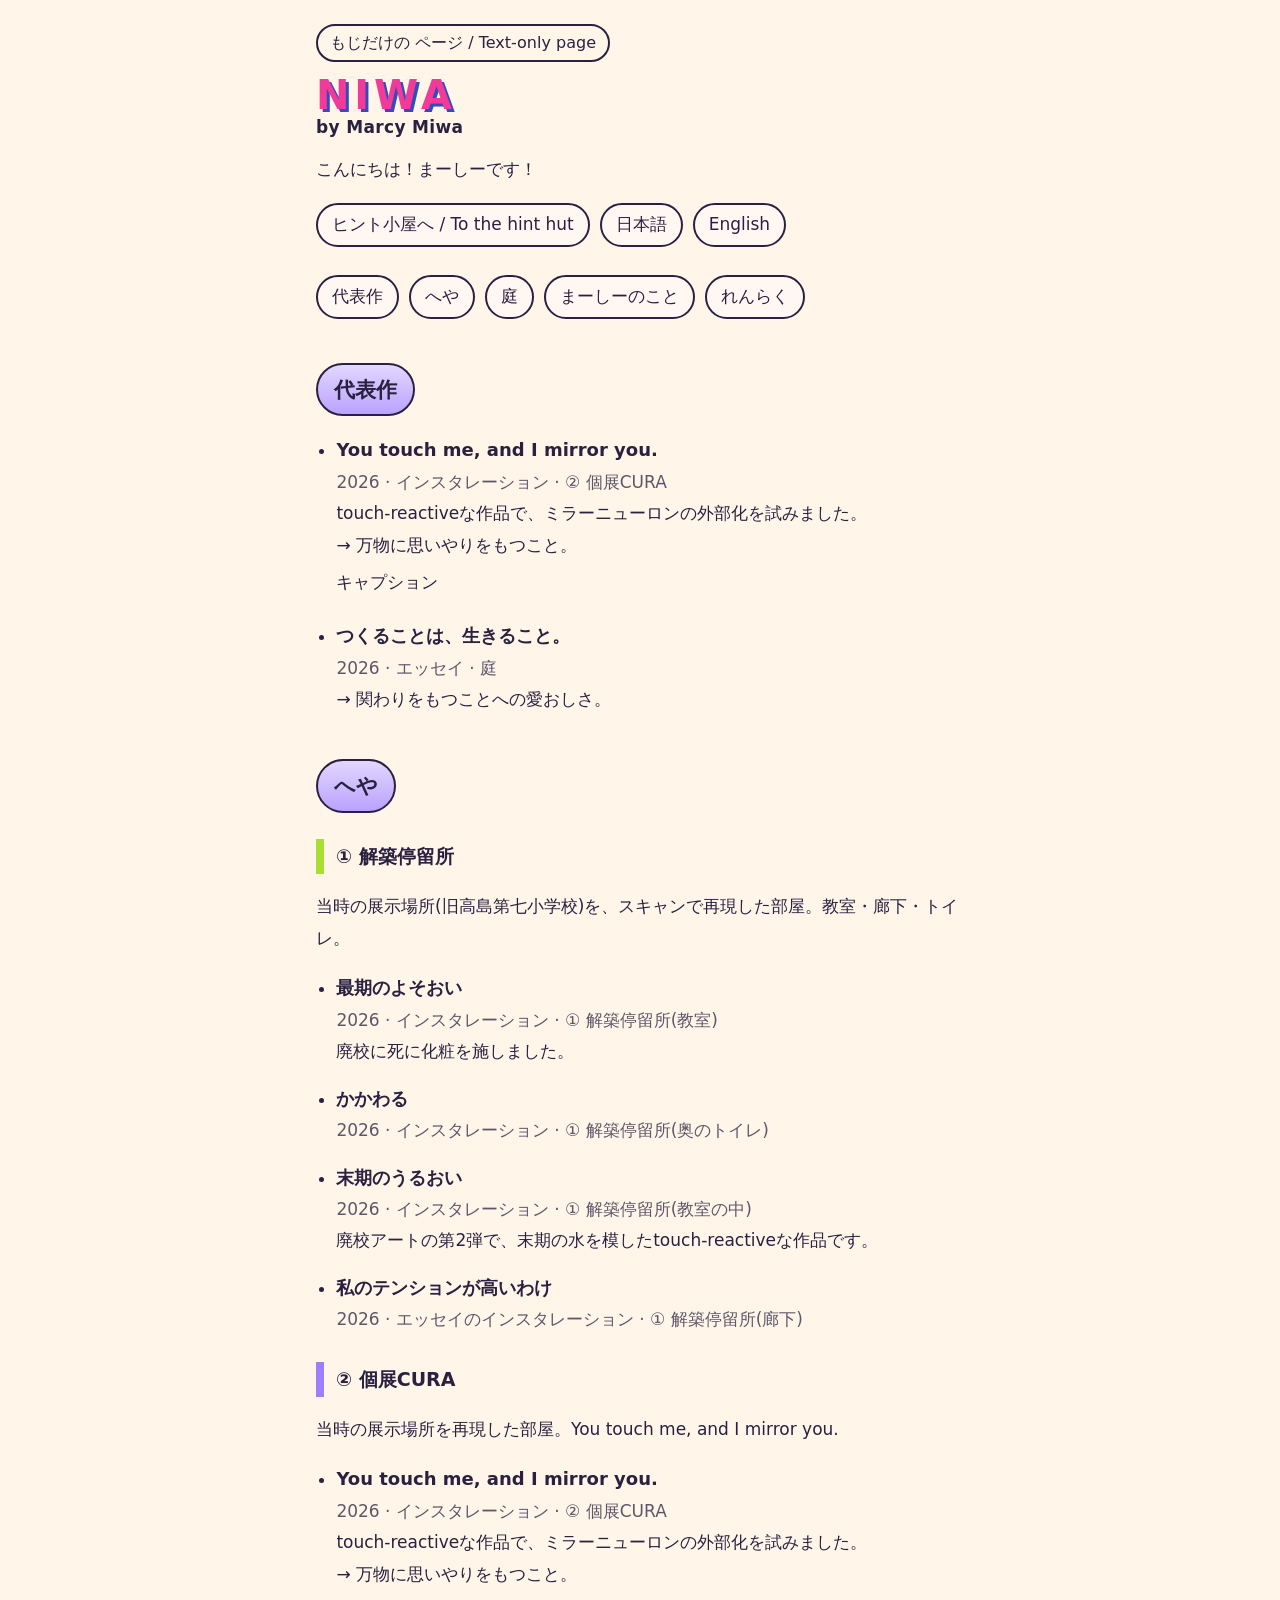
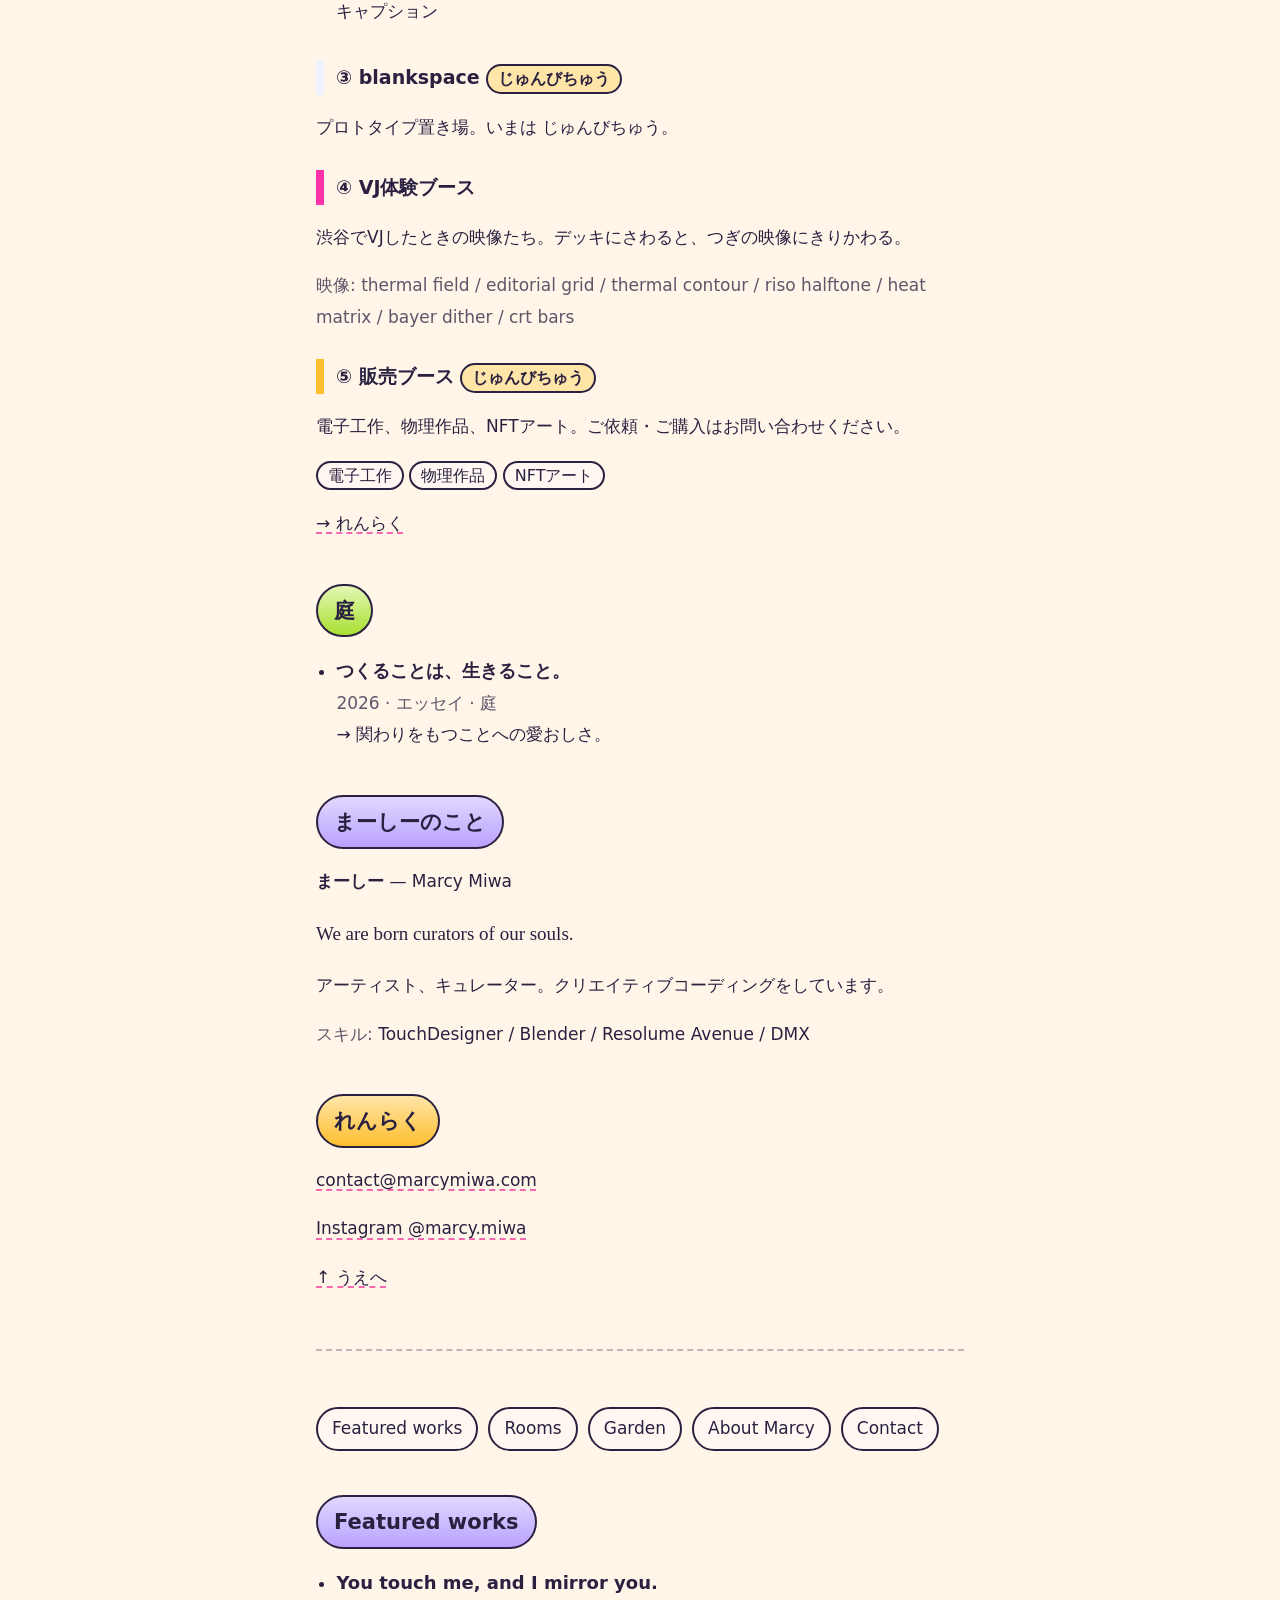
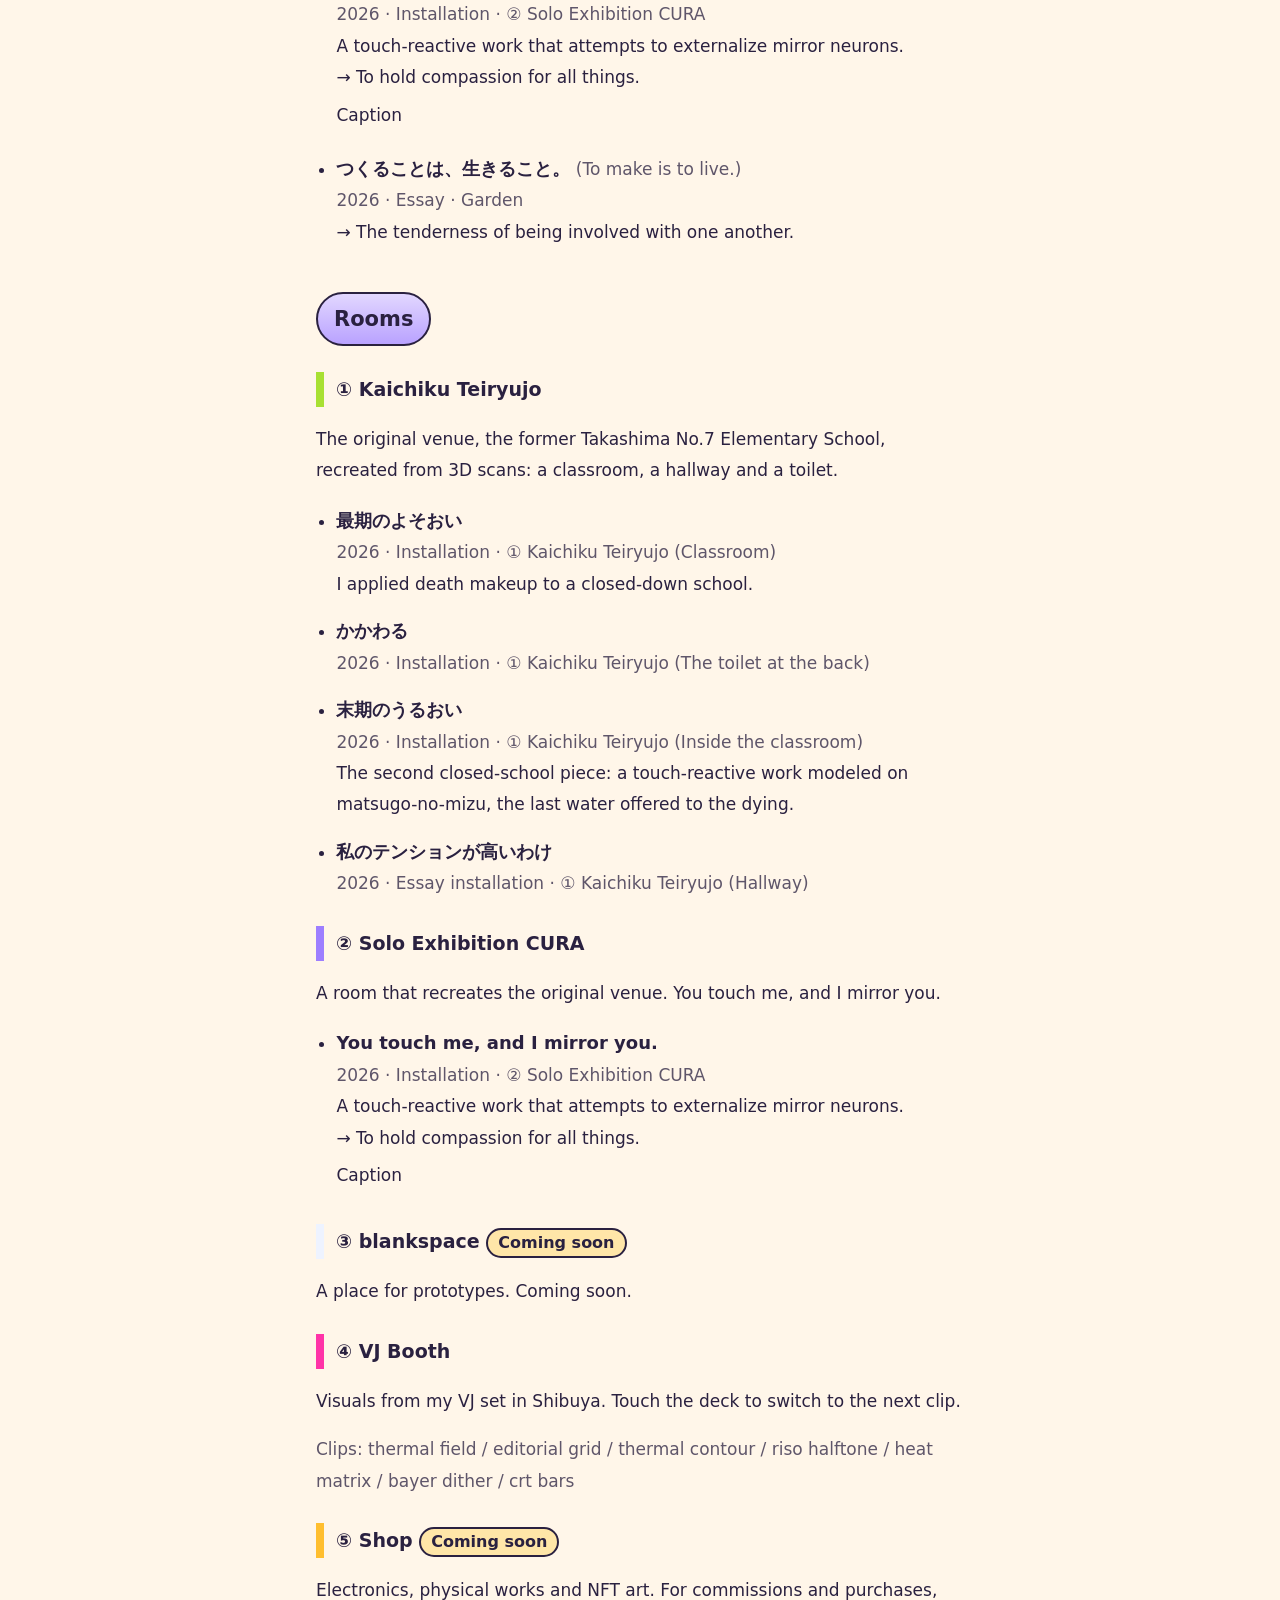
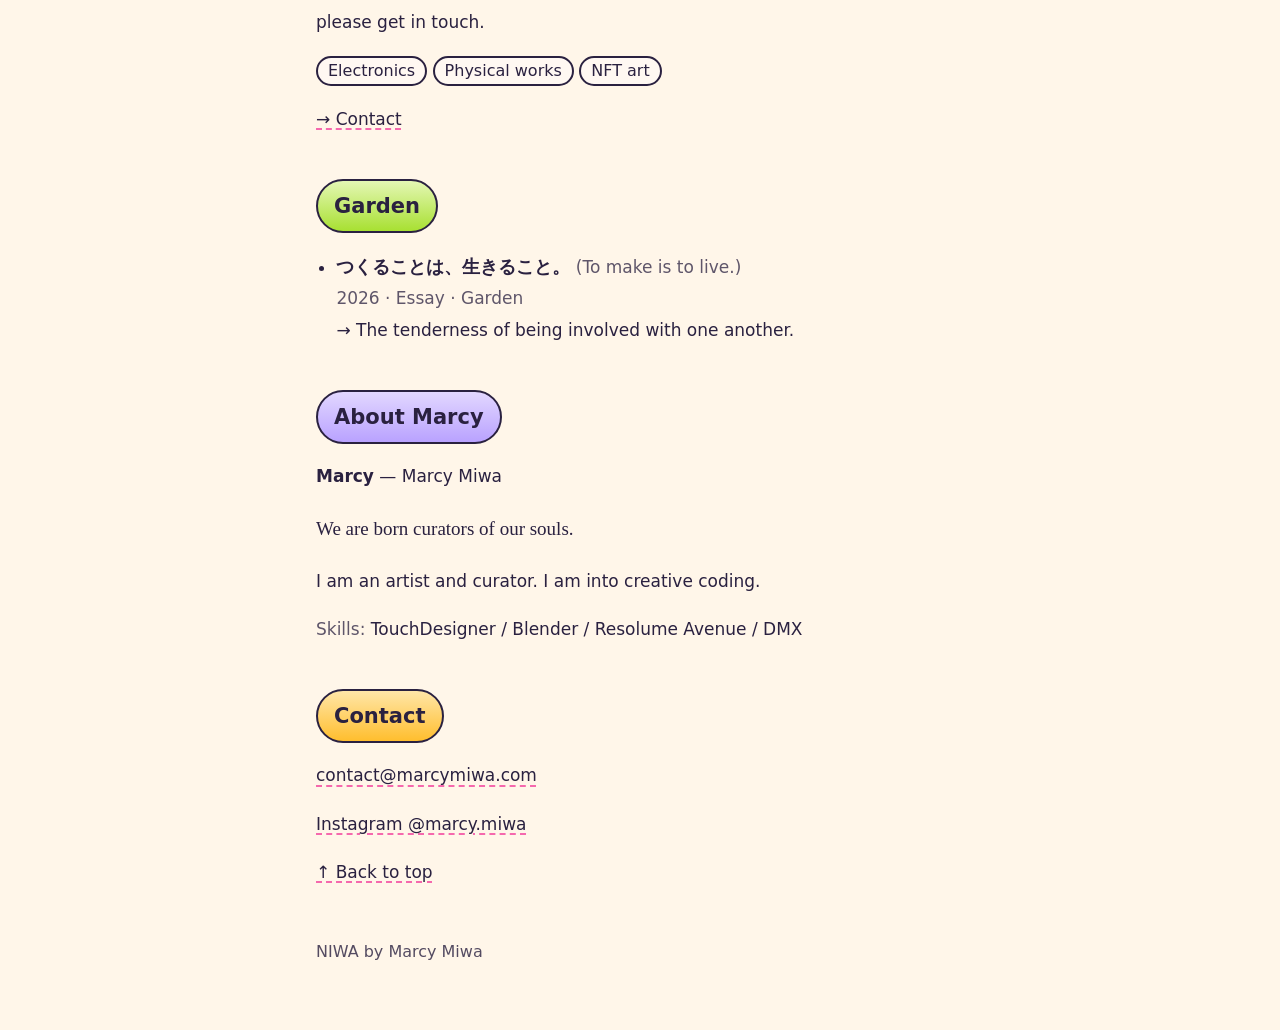
==== commit eb203335: "レビューの 指摘を なおす（会話の ながれ・読み上げ・見た目・PC版との ちがい） 会話の ながれ - 文字を うっている とちゅうで 場面が かわると 前の 行が のこる → 打ちかけを 止めてから" ====
--- a/list.html
+++ b/list.html
@@ -47,20 +47,20 @@
 <article lang="ja" id="ja">
 <nav class="toc" aria-label="もくじ"><a href="#ja-featured">代表作</a><a href="#ja-rooms">へや</a><a href="#ja-garden">庭</a><a href="#ja-about">まーしーのこと</a><a href="#ja-contact">れんらく</a></nav>
 <h2 id="ja-featured">代表作</h2>
-<ul><li><strong class="wt">You touch me, and I mirror you.</strong><br><span class="m">2026 · インスタレーション · ② 個展CURA</span><br>touch-reactiveな作品で、ミラーニューロンの外部化を試みました。<br>→ 万物に思いやりをもつこと。<details><summary>キャプション</summary><p class="deep">どうぞ、そっとお花に<br>あるいはだれかに触れてみてください。<br>触れると空間に光が広がります。<br>それはお花が喜んでいるように 見えるかもしれませんが、<br>あなた自身の心の中に生まれた 「よろこび」の形でもあります。<br>私たちには、他者の感情を鏡のように映し出す<br>不思議な働きがあります。<br>あなたが触れて生まれた優しい光は<br>それを見た誰かの心にも反射し<br>あたたかな癒しを届けます。<br>誰かを大切に思うことはあなたをCURAすること<br>あなたを大切に思うことは誰かをCURAすること<br>私とあなた、ヒトとモノ。<br>触れ合うことで境界線は静かに溶け合い、<br>あなたの幸せが、いつの間にか誰かを癒していく。<br>ここから始まる、絶え間ない 「癒し」の循環に<br>どうかゆっくりと身をゆだねてみてください。</p></details></li>
+<ul><li><strong class="wt">You touch me, and I mirror you.</strong><br><span class="m">2026 · インスタレーション · ② 個展CURA</span><br>touch-reactiveな作品で、ミラーニューロンの外部化を試みました。<br>→ 万物に思いやりをもつこと。<details><summary>キャプション</summary><p class="deep">どうぞ、そっとお花に<br>あるいはだれかに触れてみてください。<br>触れると空間に光が広がります。<br>それはお花が喜んでいるように 見えるかもしれませんが、<br>あなた自身の心の中に生まれた 「よろこび」の形でもあります。<br>私たちには、他者の感情を鏡のように映し出す<br>不思議な働きがあります。<br>あなたが触れて生まれた優しい光は<br>それを見た誰かの心にも反射し<br>あたたかな癒しを届けます。<br>誰かを大切に思うことはあなたをCURAすること あなたを大切に思うことは誰かをCURAすること 私とあなた、ヒトとモノ。<br>触れ合うことで境界線は静かに溶け合い、<br>あなたの幸せが、いつの間にか誰かを癒していく。<br>ここから始まる、絶え間ない 「癒し」の循環に<br>どうかゆっくりと身をゆだねてみてください。</p></details></li>
 <li><strong class="wt">つくることは、生きること。</strong><br><span class="m">2026 · エッセイ · 庭</span><br>→ 関わりをもつことへの愛おしさ。</li></ul>
 <h2 id="ja-rooms">へや</h2>
 <section class="room" style="--c:#a8e032"><h3>① 解築停留所</h3>
 <p>当時の展示場所(旧高島第七小学校)を、スキャンで再現した部屋。教室・廊下・トイレ。</p>
-<ul><li><strong class="wt">最期のよそおい</strong><br><span class="m">2026 · インスタレーション · ① 解築停留所</span><br>廃校に死に化粧を施しました。</li>
-<li><strong class="wt">かかわる</strong><br><span class="m">2026 · インスタレーション · ① 解築停留所</span></li>
-<li><strong class="wt">末期のうるおい</strong><br><span class="m">2026 · インスタレーション · ① 解築停留所</span><br>廃校アートの第2弾で、末期の水を模したtouch-reactiveな作品です。</li>
-<li><strong class="wt">私のテンションが高いわけ</strong><br><span class="m">2026 · エッセイのインスタレーション · ① 解築停留所</span></li></ul>
+<ul><li><strong class="wt">最期のよそおい</strong><br><span class="m">2026 · インスタレーション · ① 解築停留所(教室)</span><br>廃校に死に化粧を施しました。</li>
+<li><strong class="wt">かかわる</strong><br><span class="m">2026 · インスタレーション · ① 解築停留所(奥のトイレ)</span></li>
+<li><strong class="wt">末期のうるおい</strong><br><span class="m">2026 · インスタレーション · ① 解築停留所(教室の中)</span><br>廃校アートの第2弾で、末期の水を模したtouch-reactiveな作品です。</li>
+<li><strong class="wt">私のテンションが高いわけ</strong><br><span class="m">2026 · エッセイのインスタレーション · ① 解築停留所(廊下)</span></li></ul>
 
 </section>
 <section class="room" style="--c:#9d7eff"><h3>② 個展CURA</h3>
 <p>当時の展示場所を再現した部屋。You touch me, and I mirror you.</p>
-<ul><li><strong class="wt">You touch me, and I mirror you.</strong><br><span class="m">2026 · インスタレーション · ② 個展CURA</span><br>touch-reactiveな作品で、ミラーニューロンの外部化を試みました。<br>→ 万物に思いやりをもつこと。<details><summary>キャプション</summary><p class="deep">どうぞ、そっとお花に<br>あるいはだれかに触れてみてください。<br>触れると空間に光が広がります。<br>それはお花が喜んでいるように 見えるかもしれませんが、<br>あなた自身の心の中に生まれた 「よろこび」の形でもあります。<br>私たちには、他者の感情を鏡のように映し出す<br>不思議な働きがあります。<br>あなたが触れて生まれた優しい光は<br>それを見た誰かの心にも反射し<br>あたたかな癒しを届けます。<br>誰かを大切に思うことはあなたをCURAすること<br>あなたを大切に思うことは誰かをCURAすること<br>私とあなた、ヒトとモノ。<br>触れ合うことで境界線は静かに溶け合い、<br>あなたの幸せが、いつの間にか誰かを癒していく。<br>ここから始まる、絶え間ない 「癒し」の循環に<br>どうかゆっくりと身をゆだねてみてください。</p></details></li></ul>
+<ul><li><strong class="wt">You touch me, and I mirror you.</strong><br><span class="m">2026 · インスタレーション · ② 個展CURA</span><br>touch-reactiveな作品で、ミラーニューロンの外部化を試みました。<br>→ 万物に思いやりをもつこと。<details><summary>キャプション</summary><p class="deep">どうぞ、そっとお花に<br>あるいはだれかに触れてみてください。<br>触れると空間に光が広がります。<br>それはお花が喜んでいるように 見えるかもしれませんが、<br>あなた自身の心の中に生まれた 「よろこび」の形でもあります。<br>私たちには、他者の感情を鏡のように映し出す<br>不思議な働きがあります。<br>あなたが触れて生まれた優しい光は<br>それを見た誰かの心にも反射し<br>あたたかな癒しを届けます。<br>誰かを大切に思うことはあなたをCURAすること あなたを大切に思うことは誰かをCURAすること 私とあなた、ヒトとモノ。<br>触れ合うことで境界線は静かに溶け合い、<br>あなたの幸せが、いつの間にか誰かを癒していく。<br>ここから始まる、絶え間ない 「癒し」の循環に<br>どうかゆっくりと身をゆだねてみてください。</p></details></li></ul>
 
 </section>
 <section class="room" style="--c:#eef3ff"><h3>③ blankspace <span class="badge">じゅんびちゅう</span></h3>
@@ -79,7 +79,7 @@
 <p><span class="pill">電子工作</span> <span class="pill">物理作品</span> <span class="pill">NFTアート</span></p><p><a href="#ja-contact">→ れんらく</a></p>
 </section>
 <h2 id="ja-garden" class="garden">庭</h2>
-<p>温室の まんなかの 庭。らせん階段「つくることは、生きること。」は のぼれるよ。</p>
+
 <ul><li><strong class="wt">つくることは、生きること。</strong><br><span class="m">2026 · エッセイ · 庭</span><br>→ 関わりをもつことへの愛おしさ。</li></ul>
 <h2 id="ja-about">まーしーのこと</h2>
 <p><strong>まーしー</strong> — Marcy Miwa</p>
@@ -96,20 +96,20 @@
 <article lang="en" id="en">
 <nav class="toc" aria-label="Contents"><a href="#en-featured">Featured works</a><a href="#en-rooms">Rooms</a><a href="#en-garden">Garden</a><a href="#en-about">About Marcy</a><a href="#en-contact">Contact</a></nav>
 <h2 id="en-featured">Featured works</h2>
-<ul><li><strong class="wt">You touch me, and I mirror you.</strong><br><span class="m">2026 · Installation · ② Solo Exhibition CURA</span><br>A touch-reactive work that attempts to externalize mirror neurons.<br>→ To hold compassion for all things.<details><summary>Caption</summary><p class="deep">Please, gently touch the flowers,<br>or perhaps someone beside you.<br>As you touch, light spreads across the space.<br>It may seem as though the flowers are rejoicing, but it is also the shape of the “joy”<br>born within your own heart.<br>We possess a wondrous ability<br>to reflect the emotions of others like a mirror.<br>The gentle light born from your touch will reflect in the hearts of those who see it, delivering a warm sense of healing.<br>To cherish someone is to CURA yourself.<br>To cherish yourself is to CURA someone else.<br>You and I, people and things.<br>Through touch, our boundaries quietly melt away, and your happiness, before you know it, heals another.<br>Please, slowly surrender yourself to this endless cycle of healing that begins right here.</p></details></li>
+<ul><li><strong class="wt">You touch me, and I mirror you.</strong><br><span class="m">2026 · Installation · ② Solo Exhibition CURA</span><br>A touch-reactive work that attempts to externalize mirror neurons.<br>→ To hold compassion for all things.<details><summary>Caption</summary><p class="deep">Please, gently touch the flowers,<br>or perhaps someone beside you.<br>As you touch, light spreads across the space.<br>It may seem as though the flowers are rejoicing, but it is also the shape of the &quot;joy&quot;<br>born within your own heart.<br>We possess a wondrous ability<br>to reflect the emotions of others like a mirror.<br>The gentle light born from your touch will reflect in the hearts of those who see it, delivering a warm sense of healing.<br>To cherish someone is to CURA yourself.<br>To cherish yourself is to CURA someone else. You and I, people and things.<br>Through touch, our boundaries quietly melt away, and your happiness, before you know it, heals another. Please, slowly surrender yourself to this endless cycle of healing that begins right here.</p></details></li>
 <li><strong class="wt">つくることは、生きること。</strong> <span class="m">(To make is to live.)</span><br><span class="m">2026 · Essay · Garden</span><br>→ The tenderness of being involved with one another.</li></ul>
 <h2 id="en-rooms">Rooms</h2>
 <section class="room" style="--c:#a8e032"><h3>① Kaichiku Teiryujo</h3>
 <p>The original venue, the former Takashima No.7 Elementary School, recreated from 3D scans: a classroom, a hallway and a toilet.</p>
-<ul><li><strong class="wt">最期のよそおい</strong><br><span class="m">2026 · Installation · ① Kaichiku Teiryujo</span><br>I applied death makeup to a closed-down school.</li>
-<li><strong class="wt">かかわる</strong><br><span class="m">2026 · Installation · ① Kaichiku Teiryujo</span></li>
-<li><strong class="wt">末期のうるおい</strong><br><span class="m">2026 · Installation · ① Kaichiku Teiryujo</span><br>The second closed-school piece: a touch-reactive work modeled on matsugo-no-mizu, the last water offered to the dying.</li>
-<li><strong class="wt">私のテンションが高いわけ</strong><br><span class="m">2026 · Essay installation · ① Kaichiku Teiryujo</span></li></ul>
+<ul><li><strong class="wt">最期のよそおい</strong><br><span class="m">2026 · Installation · ① Kaichiku Teiryujo (Classroom)</span><br>I applied death makeup to a closed-down school.</li>
+<li><strong class="wt">かかわる</strong><br><span class="m">2026 · Installation · ① Kaichiku Teiryujo (The toilet at the back)</span></li>
+<li><strong class="wt">末期のうるおい</strong><br><span class="m">2026 · Installation · ① Kaichiku Teiryujo (Inside the classroom)</span><br>The second closed-school piece: a touch-reactive work modeled on matsugo-no-mizu, the last water offered to the dying.</li>
+<li><strong class="wt">私のテンションが高いわけ</strong><br><span class="m">2026 · Essay installation · ① Kaichiku Teiryujo (Hallway)</span></li></ul>
 
 </section>
 <section class="room" style="--c:#9d7eff"><h3>② Solo Exhibition CURA</h3>
 <p>A room that recreates the original venue. You touch me, and I mirror you.</p>
-<ul><li><strong class="wt">You touch me, and I mirror you.</strong><br><span class="m">2026 · Installation · ② Solo Exhibition CURA</span><br>A touch-reactive work that attempts to externalize mirror neurons.<br>→ To hold compassion for all things.<details><summary>Caption</summary><p class="deep">Please, gently touch the flowers,<br>or perhaps someone beside you.<br>As you touch, light spreads across the space.<br>It may seem as though the flowers are rejoicing, but it is also the shape of the “joy”<br>born within your own heart.<br>We possess a wondrous ability<br>to reflect the emotions of others like a mirror.<br>The gentle light born from your touch will reflect in the hearts of those who see it, delivering a warm sense of healing.<br>To cherish someone is to CURA yourself.<br>To cherish yourself is to CURA someone else.<br>You and I, people and things.<br>Through touch, our boundaries quietly melt away, and your happiness, before you know it, heals another.<br>Please, slowly surrender yourself to this endless cycle of healing that begins right here.</p></details></li></ul>
+<ul><li><strong class="wt">You touch me, and I mirror you.</strong><br><span class="m">2026 · Installation · ② Solo Exhibition CURA</span><br>A touch-reactive work that attempts to externalize mirror neurons.<br>→ To hold compassion for all things.<details><summary>Caption</summary><p class="deep">Please, gently touch the flowers,<br>or perhaps someone beside you.<br>As you touch, light spreads across the space.<br>It may seem as though the flowers are rejoicing, but it is also the shape of the &quot;joy&quot;<br>born within your own heart.<br>We possess a wondrous ability<br>to reflect the emotions of others like a mirror.<br>The gentle light born from your touch will reflect in the hearts of those who see it, delivering a warm sense of healing.<br>To cherish someone is to CURA yourself.<br>To cherish yourself is to CURA someone else. You and I, people and things.<br>Through touch, our boundaries quietly melt away, and your happiness, before you know it, heals another. Please, slowly surrender yourself to this endless cycle of healing that begins right here.</p></details></li></ul>
 
 </section>
 <section class="room" style="--c:#eef3ff"><h3>③ blankspace <span class="badge">Coming soon</span></h3>
@@ -128,7 +128,7 @@
 <p><span class="pill">Electronics</span> <span class="pill">Physical works</span> <span class="pill">NFT art</span></p><p><a href="#en-contact">→ Contact</a></p>
 </section>
 <h2 id="en-garden" class="garden">Garden</h2>
-<p>The garden in the middle of the greenhouse. You can climb the spiral staircase, “To make is to live.”</p>
+
 <ul><li><strong class="wt">つくることは、生きること。</strong> <span class="m">(To make is to live.)</span><br><span class="m">2026 · Essay · Garden</span><br>→ The tenderness of being involved with one another.</li></ul>
 <h2 id="en-about">About Marcy</h2>
 <p><strong>Marcy</strong> — Marcy Miwa</p>
